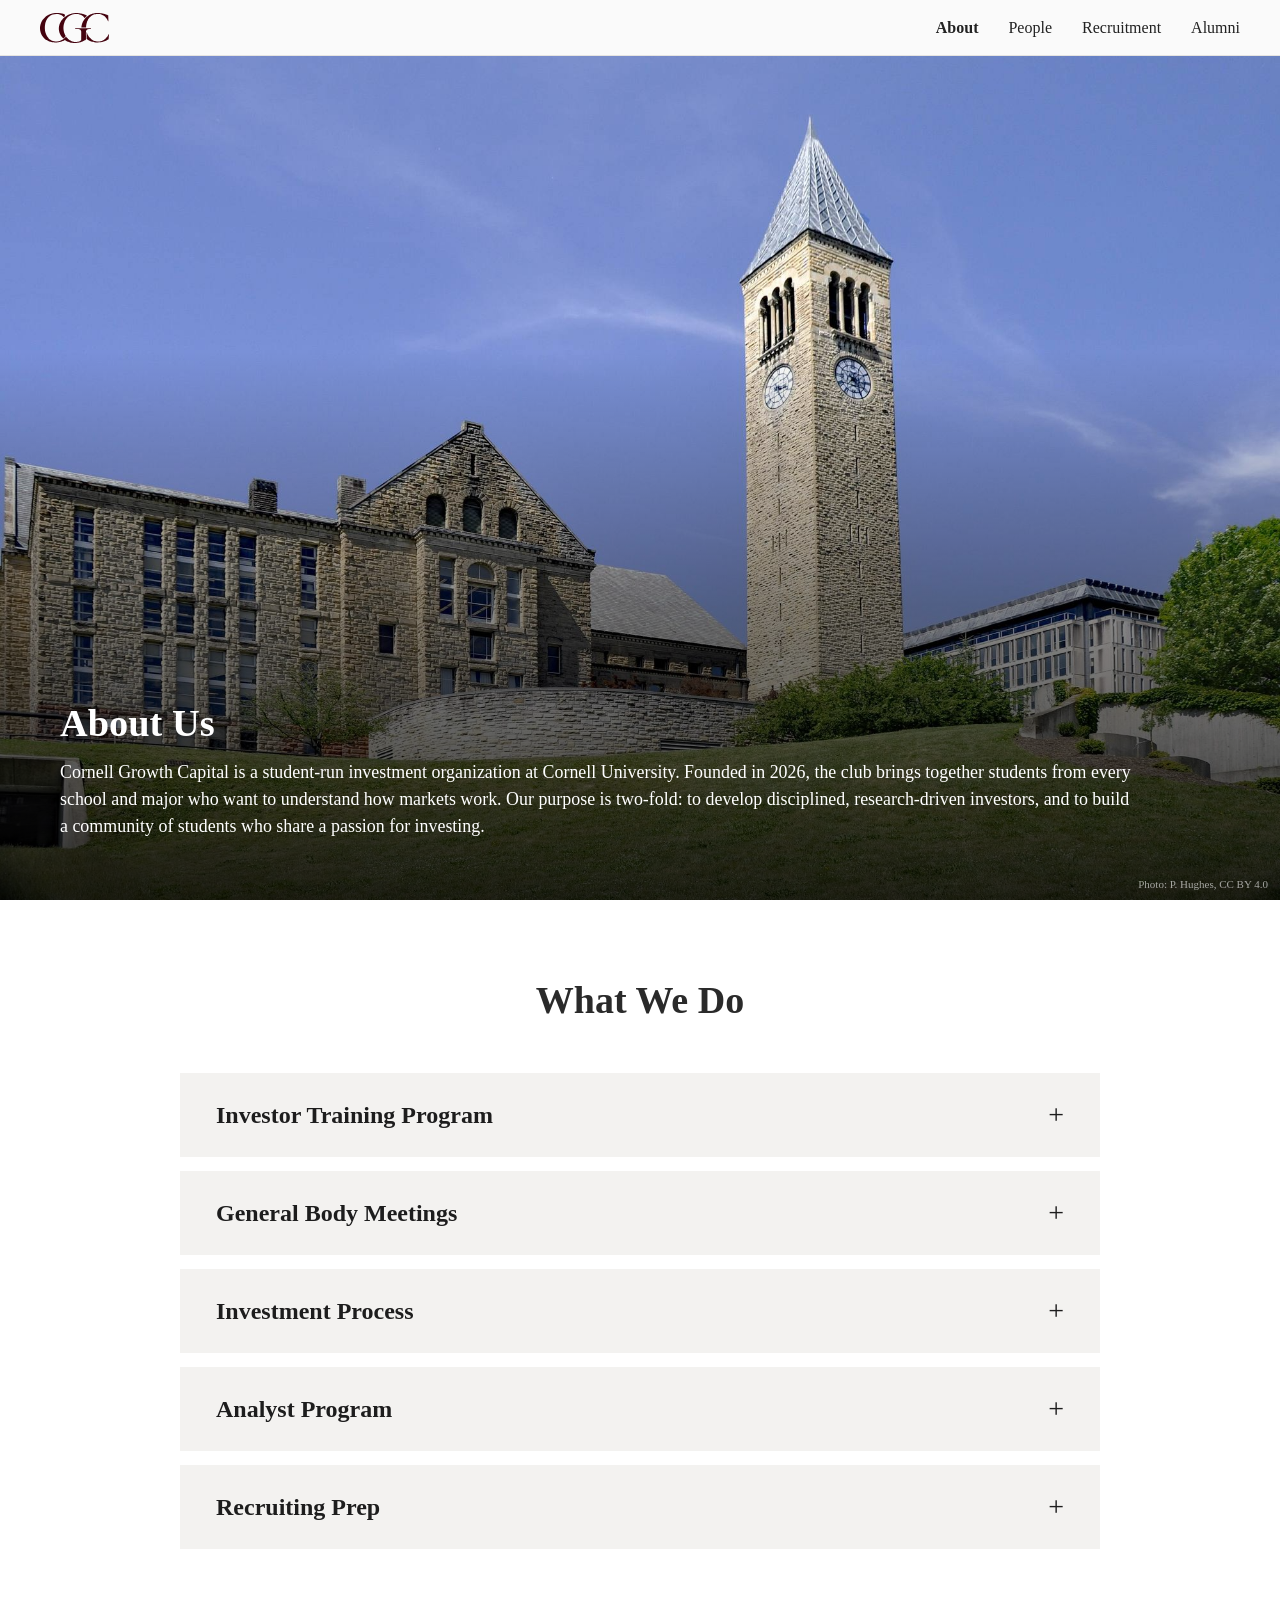
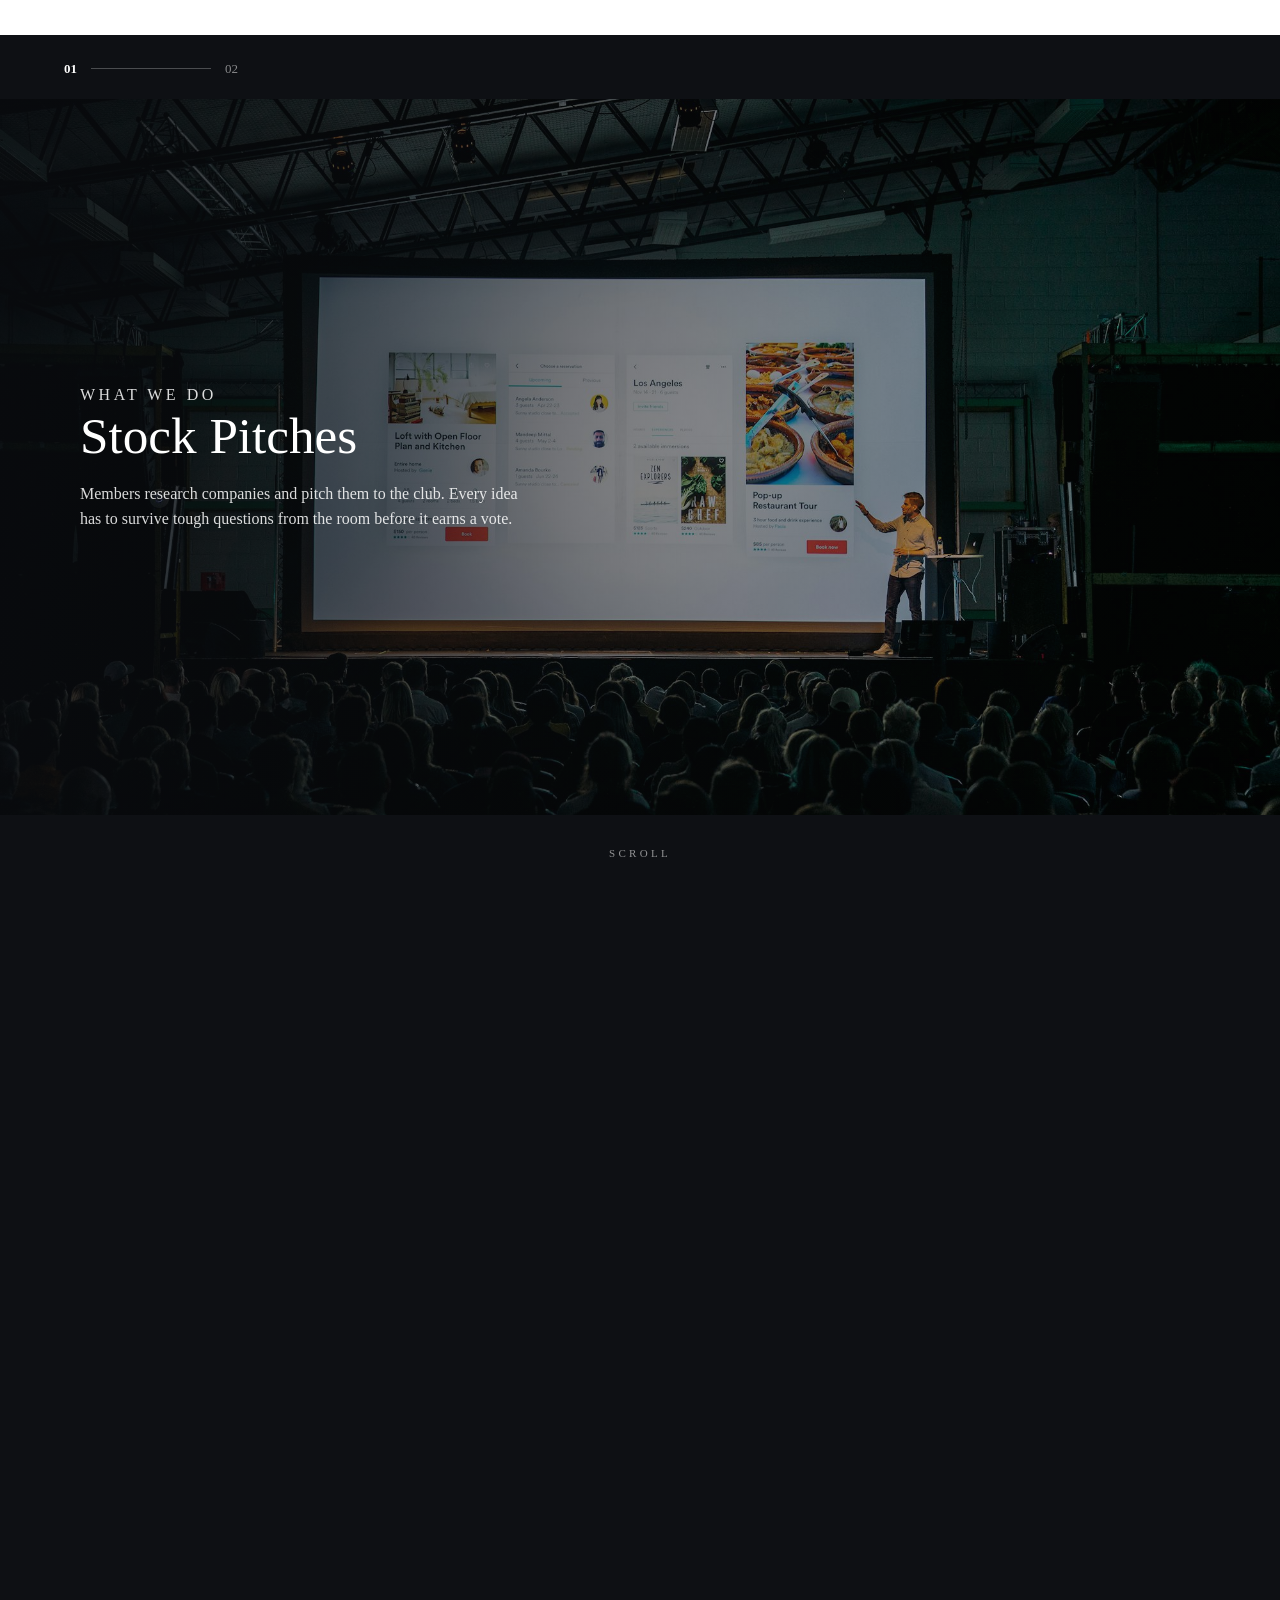
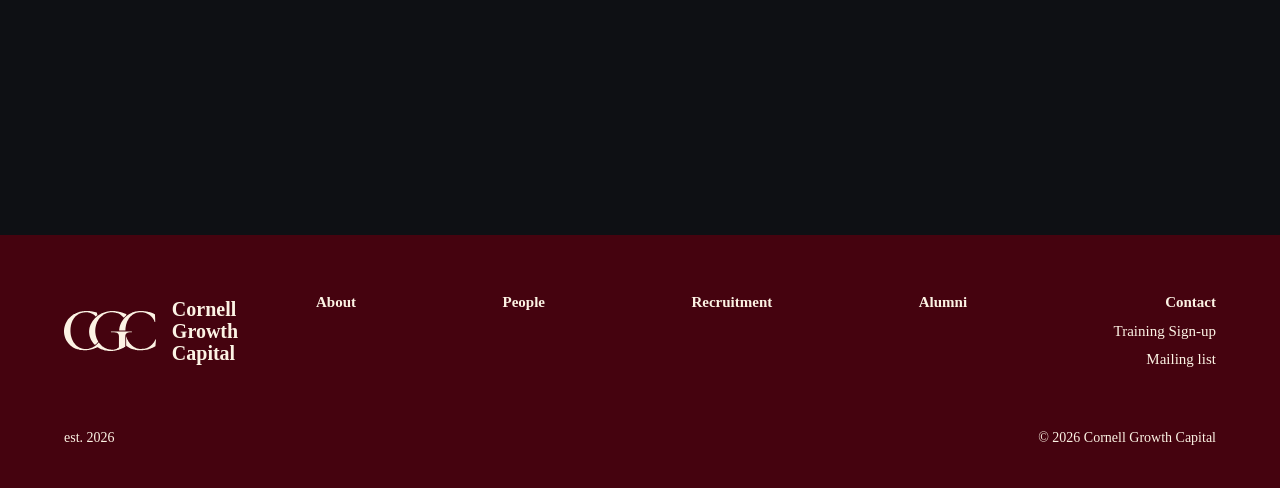
==== about.html @ 78ccb2a0 "Add Cornell Growth Capital website Static five-page site (Home, About, People, Recruitment, Alumni) " ====
<!doctype html>
<html lang="en">
<head>
  <meta charset="utf-8">
  <meta name="viewport" content="width=device-width, initial-scale=1">
  <title>About | Cornell Growth Capital</title>
  <meta name="description" content="What Cornell Growth Capital does: training, general body meetings, a structured investment process, and more.">
  <link rel="icon" href="images/favicon.svg" type="image/svg+xml">
  <link rel="stylesheet" href="styles.css">
</head>
<body>
  <a class="skip" href="#main">Skip to content</a>

  <header class="nav">
    <a class="nav-logo" href="index.html" aria-label="Cornell Growth Capital home"><img src="images/logo.svg" alt=""></a>
    <button class="nav-toggle" aria-expanded="false" aria-controls="nav-links" aria-label="Menu"><span></span><span></span><span></span></button>
    <nav id="nav-links" aria-label="Primary">
      <a href="about.html" aria-current="page">About</a>
      <a href="people.html">People</a>
      <a href="recruitment.html">Recruitment</a>
      <a href="alumni.html">Alumni</a>
    </nav>
  </header>

  <main id="main">
    <section class="hero">
      <img src="images/about-mcgraw.jpg" style="object-position: 68% 50%" alt="McGraw Tower and Uris Library on Cornell's campus" fetchpriority="high">
      <a class="photo-credit" href="https://commons.wikimedia.org/wiki/File:Cornell_University_-_Uris_Library,_McGraw_Tower_and_Olin_Library.jpg">Photo: P. Hughes, CC BY 4.0</a>
      <div class="hero-text">
        <h1>About Us</h1>
        <p>Cornell Growth Capital is a student-run investment organization at Cornell University. Founded in 2026, the club brings together students from every school and major who want to understand how markets work. Our purpose is two-fold: to develop disciplined, research-driven investors, and to build a community of students who share a passion for investing.</p>
      </div>
    </section>

    <section class="section">
      <h2 class="section-title">What We Do</h2>
      <div class="accordion">
        <details>
          <summary>Investor Training Program</summary>
          <div class="panel">
            <p>Our introductory course covers accounting, valuation, and financial markets from the ground up. No prior experience is required. See the <a href="recruitment.html">Recruitment</a> page for more information.</p>
          </div>
        </details>
        <details>
          <summary>General Body Meetings</summary>
          <div class="panel">
            <p>Regular meetings feature member stock pitches, discussions of what is moving markets, and guest speakers from across the industry. All members are welcome.</p>
          </div>
        </details>
        <details>
          <summary>Investment Process</summary>
          <div class="panel">
            <p>Our investment process is designed to promote rigorous research, collaborative debate, and disciplined decision-making.</p>
            <p><strong>Idea generation:</strong> Analysts identify potential opportunities and share early findings with the Investment Committee for feedback and refinement.</p>
            <p><strong>Full pitch:</strong> The team completes deep fundamental research and pitches the idea at a general body meeting. After discussion and questioning, the Investment Committee votes on whether to add the position to the portfolio.</p>
            <p><strong>Portfolio tracking:</strong> Approved ideas are monitored for performance, thesis validation, and risk. Analysts provide updates and recommend changes as new information emerges.</p>
          </div>
        </details>
        <details>
          <summary>Analyst Program</summary>
          <div class="panel">
            <p>The Analyst Program builds on the Investor Training Program and gives analysts deeper technical skills and hands-on investing experience.</p>
            <p><strong>Lesson 1:</strong> Investment Philosophy &middot; <strong>Lesson 2:</strong> Accounting &amp; Modeling &middot; <strong>Lesson 3:</strong> Business Quality &middot; <strong>Lesson 4:</strong> Valuation &middot; <strong>Lesson 5:</strong> How to Pitch &middot; <strong>Lesson 6:</strong> Recruiting</p>
            <p>Throughout the program, each analyst researches a company with a mentor, writes a full investment memo, and builds a three-statement model.</p>
          </div>
        </details>
        <details>
          <summary>Recruiting Prep</summary>
          <div class="panel">
            <p>We help members prepare for internship and full-time recruiting in investment banking, private equity, hedge funds, and asset management through technical interview practice, resume reviews, and conversations with students who have been through the process.</p>
          </div>
        </details>
      </div>
    </section>

    <section class="slides" style="--count:2" aria-label="What we do">
      <div class="slides-sticky">
        <div class="slides-progress" aria-hidden="true"><span class="is-active">01</span><i><b></b></i><span>02</span></div>
        <article class="slide is-active">
          <!-- Photo: Teemu Paananen / Unsplash -->
          <div class="slide-media"><img src="images/pitches.jpg" alt="A presenter on stage in front of a large screen and a packed audience" loading="lazy"></div>
          <div class="slide-text">
            <p class="slide-kicker">What We Do</p>
            <h2>Stock Pitches</h2>
            <p>Members research companies and pitch them to the club. Every idea has to survive tough questions from the room before it earns a vote.</p>
          </div>
        </article>
        <article class="slide">
          <!-- Photo: Kevin Gonzalez / Unsplash -->
          <div class="slide-media"><img src="images/speakers.jpg" alt="An audience watching a speaker on stage" loading="lazy"></div>
          <div class="slide-text">
            <p class="slide-kicker">What We Do</p>
            <h2>Industry Speakers</h2>
            <p>We host investors and finance professionals to share how they think, how they got started, and what they look for in the next generation of talent.</p>
          </div>
        </article>
        <span class="scroll-cue" aria-hidden="true">Scroll</span>
      </div>
    </section>
  </main>

  <footer class="footer">
    <div class="footer-top">
      <a class="footer-brand" href="index.html"><img src="images/logo-light.svg" alt=""><span>Cornell<br>Growth<br>Capital</span></a>
      <nav class="footer-links" aria-label="Footer">
        <a href="about.html">About</a>
        <a href="people.html">People</a>
        <a href="recruitment.html">Recruitment</a>
        <a href="alumni.html">Alumni</a>
        <div class="footer-col">
          <!-- TODO: club email and sign-up links -->
          <a href="#">Contact</a>
          <a href="#">Training Sign-up</a>
          <a href="#">Mailing list</a>
        </div>
      </nav>
    </div>
    <div class="footer-bottom"><span>est. 2026</span><span>&copy; 2026 Cornell Growth Capital</span></div>
  </footer>

  <script src="main.js"></script>
</body>
</html>
---- styles.css ----
:root {
  --brand: #45030f;
  --brand-hover: #6b0f22;
  --cream: #fcf3e4;
  --ink: #1d1d1d;
  --grey: #8d8d8d;
  --line: #e6e4e1;
  --tint: #f3f2f0;
  --stripe: #f8eeed;
  --serif: "Palatino Linotype", "Book Antiqua", Palatino, "URW Palladio L", Georgia, serif;
  --nav-h: 56px;
}

*, *::before, *::after { box-sizing: border-box; }

html { scroll-behavior: smooth; }

body {
  margin: 0;
  padding-top: var(--nav-h);
  background: #fff;
  color: var(--ink);
  font: 18px/1.5 var(--serif);
  -webkit-font-smoothing: antialiased;
}

img { display: block; max-width: 100%; }
a { color: inherit; }
a:focus-visible, button:focus-visible, summary:focus-visible { outline: 2px solid var(--brand); outline-offset: 3px; }

.skip { position: absolute; left: -999px; top: 8px; z-index: 100; background: #fff; padding: 8px 14px; }
.skip:focus { left: 8px; }

/* ---------- Nav ---------- */
.nav {
  position: fixed; inset: 0 0 auto 0; z-index: 50;
  height: var(--nav-h);
  display: flex; align-items: center; justify-content: space-between;
  padding: 0 40px;
  background: rgba(250, 250, 250, 0.97);
  border-bottom: 1px solid var(--line);
}
.nav-logo img { width: auto; height: 30px; }
.nav nav { display: flex; gap: 30px; }
.nav nav a { text-decoration: none; font-size: 16px; color: #222; }
.nav nav a:hover { color: var(--brand); }
.nav nav a[aria-current="page"] { font-weight: 700; }
.nav-toggle { display: none; }

/* ---------- Hero ---------- */
.hero {
  position: relative;
  height: calc(100vh - var(--nav-h));
  height: calc(100svh - var(--nav-h));
  min-height: 520px;
  overflow: hidden;
  background: #222;
  color: #fff;
}
.hero > img { position: absolute; inset: 0; width: 100%; height: 100%; object-fit: cover; }
.hero::after {
  content: ""; position: absolute; inset: 0;
  background: linear-gradient(to top, rgba(0,0,0,.82) 0%, rgba(0,0,0,.45) 35%, rgba(0,0,0,0) 65%);
}
.hero-text { position: absolute; left: 60px; right: 60px; bottom: 60px; z-index: 1; }
.hero h1 { margin: 0 0 14px; font-size: clamp(30px, 3vw, 42px); line-height: 1.15; }
.hero p { margin: 0; max-width: 1080px; font-size: clamp(16px, 1.4vw, 20px); line-height: 1.5; }

.photo-credit { position: absolute; z-index: 1; right: 12px; bottom: 8px; font-size: 11px; color: rgba(255,255,255,.6); text-decoration: none; }
.photo-credit:hover { color: #fff; }

/* Stand-in until real photos arrive */
.photo-placeholder {
  position: absolute; inset: 0;
  display: grid; place-items: center;
  background: repeating-linear-gradient(135deg, #2a2a2a 0 22px, #303030 22px 44px);
  color: rgba(255,255,255,.45);
  font-size: 14px; letter-spacing: .2em; text-transform: uppercase;
}
.photo-placeholder span { transform: translateY(-80px); }

/* ---------- Home intro ---------- */
.intro { max-width: 960px; margin: 96px auto 110px; padding: 0 24px; }
.intro .mission {
  margin: 0 0 56px; text-align: center;
  font-style: italic; font-size: clamp(22px, 2.4vw, 32px); line-height: 1.35;
  color: var(--grey);
}
.intro h2 { margin: 0 0 10px; font-size: 32px; }
.intro p { margin: 0; font-size: 20px; }

/* ---------- Generic sections ---------- */
.section { max-width: 1040px; margin: 0 auto; padding: 72px 24px; }
.section-title { margin: 0 0 44px; text-align: center; font-size: clamp(28px, 3vw, 38px); color: #2a2a2a; }

/* ---------- Accordion (About) ---------- */
.accordion { max-width: 920px; margin: 0 auto; }
.accordion details { background: var(--tint); margin-bottom: 14px; }
.accordion summary {
  display: flex; justify-content: space-between; align-items: center; gap: 24px;
  padding: 24px 36px; cursor: pointer; list-style: none;
  font-size: clamp(20px, 2vw, 24px); font-weight: 700;
}
.accordion summary::-webkit-details-marker { display: none; }
.accordion summary::after { content: "+"; font-weight: 400; font-size: 28px; line-height: 1; transition: transform .25s; }
.accordion details[open] summary::after { transform: rotate(45deg); }
.accordion .panel { padding: 0 36px 28px; font-size: 18px; }
.accordion .panel p { margin: 0 0 12px; }
.accordion .panel p:last-child { margin: 0; }

/* ---------- "What we do" scroll slides ---------- */
.slides { position: relative; height: calc(var(--count, 2) * 100vh); background: #0e1014; color: #fff; }
.slides-sticky { position: sticky; top: var(--nav-h); height: calc(100vh - var(--nav-h)); overflow: hidden; }
.slide { position: absolute; inset: 0; opacity: 0; transition: opacity .8s ease; }
.slide.is-active { opacity: 1; }
.slide-media { position: absolute; inset: 64px 0; overflow: hidden; }
.slide-media img { width: 100%; height: 100%; object-fit: cover; transform: scale(1.06); transition: transform 1.6s ease; }
.slide.is-active .slide-media img { transform: scale(1); }
.slide-media::after {
  content: ""; position: absolute; inset: 0;
  background: linear-gradient(90deg, rgba(10,12,16,.82) 0%, rgba(10,12,16,.5) 45%, rgba(10,12,16,.15) 100%);
}
.slide-text { position: absolute; z-index: 1; left: 80px; top: 50%; transform: translateY(-50%); max-width: 440px; }
.slide-kicker { margin: 0 0 14px; font-size: 13px; letter-spacing: .22em; text-transform: uppercase; opacity: .7; }
.slide-text h2 { margin: 0 0 18px; font-size: clamp(36px, 4vw, 52px); font-weight: 400; line-height: 1.08; }
.slide-text p { margin: 0; font-size: 16px; line-height: 1.6; opacity: .85; }
.slides-progress {
  position: absolute; z-index: 2; top: 24px; left: 64px;
  display: flex; align-items: center; gap: 14px; font-size: 13px;
}
.slides-progress span { opacity: .5; transition: opacity .4s; }
.slides-progress span.is-active { opacity: 1; font-weight: 700; }
.slides-progress i { position: relative; width: 120px; height: 1px; background: rgba(255,255,255,.25); }
.slides-progress b { position: absolute; inset: 0 auto 0 0; width: 0; background: #fff; }
.scroll-cue {
  position: absolute; z-index: 2; left: 50%; bottom: 18px; transform: translateX(-50%);
  font-size: 11px; letter-spacing: .3em; text-transform: uppercase; opacity: .55;
}

/* ---------- People ---------- */
.people { display: grid; grid-template-columns: repeat(3, 200px); justify-content: center; gap: 44px 64px; margin: 0; padding: 0; list-style: none; text-align: center; }
.people img { width: 200px; height: 200px; object-fit: cover; }
.people h3 { margin: 14px 0 2px; font-size: 18px; }
.people p { margin: 0; font-size: 14px; line-height: 1.35; }

.analysts { display: grid; grid-template-columns: repeat(4, 1fr); gap: 32px; text-align: center; }
.analysts h3 { margin: 0 0 12px; font-size: 20px; line-height: 1.2; }
.analysts ul { margin: 0; padding: 0; list-style: none; font-size: 15px; line-height: 1.6; }

/* ---------- Recruitment ---------- */
.pathways { max-width: 860px; margin: 0 auto; }
.pathways p { margin: 0; font-size: 20px; }
.btn {
  display: block; width: 420px; max-width: 100%;
  margin: 34px auto 56px; padding: 15px 20px;
  background: var(--brand); color: var(--cream); text-align: center; text-decoration: none;
  font-size: 15px; font-weight: 700;
  transition: background .2s;
}
.btn:hover { background: var(--brand-hover); }

.schedule { width: 100%; max-width: 780px; margin: 0 auto; border-collapse: collapse; font-size: 15px; font-weight: 700; }
.schedule td { padding: 12px 16px; }
.schedule tr:nth-child(even) { background: var(--stripe); }
.note { max-width: 640px; margin: 28px auto 0; font-size: 14px; font-style: italic; color: #444; }

/* ---------- Alumni ---------- */
.logo-grid { display: grid; grid-template-columns: repeat(6, 1fr); gap: 22px; margin: 0 0 80px; padding: 0; list-style: none; }
.logo-grid li {
  aspect-ratio: 5 / 3; display: grid; place-items: center;
  border: 1px dashed #cfcac3; background: #faf9f7;
  color: #a9a39a; font-size: 12px; letter-spacing: .15em; text-transform: uppercase;
}

/* ---------- Footer ---------- */
.footer { background: var(--brand); color: var(--cream); padding: 56px 64px 40px; }
.footer a { text-decoration: none; }
.footer a:hover { text-decoration: underline; }
.footer-top { display: flex; justify-content: space-between; gap: 40px; }
.footer-brand { display: flex; align-items: center; gap: 16px; font-size: 20px; font-weight: 700; line-height: 1.1; }
.footer-brand img { width: auto; height: 40px; }
.footer-links { display: flex; flex: 1; justify-content: space-between; max-width: 900px; }
.footer-links > a, .footer-col a:first-child { font-weight: 700; font-size: 15px; }
.footer-col { display: flex; flex-direction: column; align-items: flex-end; gap: 6px; font-size: 15px; }
.footer-bottom { display: flex; justify-content: space-between; margin-top: 56px; font-size: 14px; }

/* ---------- Mobile ---------- */
@media (max-width: 800px) {
  .nav { padding: 0 16px; }
  .nav-toggle {
    display: flex; flex-direction: column; gap: 5px;
    padding: 10px; background: none; border: 0; cursor: pointer;
  }
  .nav-toggle span { width: 22px; height: 2px; background: #222; transition: transform .2s, opacity .2s; }
  .nav nav {
    position: absolute; top: var(--nav-h); left: 0; right: 0;
    flex-direction: column; gap: 0;
    background: #fafafa; border-bottom: 1px solid var(--line);
    display: none;
  }
  .nav nav a { padding: 14px 16px; border-top: 1px solid var(--line); }
  .nav-open .nav nav { display: flex; }
  .nav-open .nav-toggle span:nth-child(1) { transform: translateY(7px) rotate(45deg); }
  .nav-open .nav-toggle span:nth-child(2) { opacity: 0; }
  .nav-open .nav-toggle span:nth-child(3) { transform: translateY(-7px) rotate(-45deg); }

  .hero-text { left: 16px; right: 16px; bottom: 36px; }
  .intro { margin: 64px auto 72px; padding: 0 16px; }
  .section { padding: 56px 16px; }
  .accordion summary { padding: 20px; }
  .accordion .panel { padding: 0 20px 22px; }

  .slide-media { inset: 56px 0; }
  .slide-text { left: 16px; right: 16px; }
  .slides-progress { left: 16px; }

  .people { grid-template-columns: repeat(2, minmax(0, 160px)); gap: 32px 20px; }
  .people img { width: 100%; height: auto; aspect-ratio: 1; }
  .analysts { grid-template-columns: repeat(2, 1fr); }
  .logo-grid { grid-template-columns: repeat(3, 1fr); gap: 12px; }

  .footer { padding: 44px 16px 32px; }
  .footer-top { flex-direction: column; }
  .footer-links { display: grid; grid-template-columns: repeat(2, 1fr); gap: 14px; }
  .footer-col { align-items: flex-start; }
  .footer-bottom { flex-direction: column; gap: 6px; margin-top: 40px; }
}

@media (prefers-reduced-motion: reduce) {
  html { scroll-behavior: auto; }
  *, *::before, *::after { transition: none !important; }
}
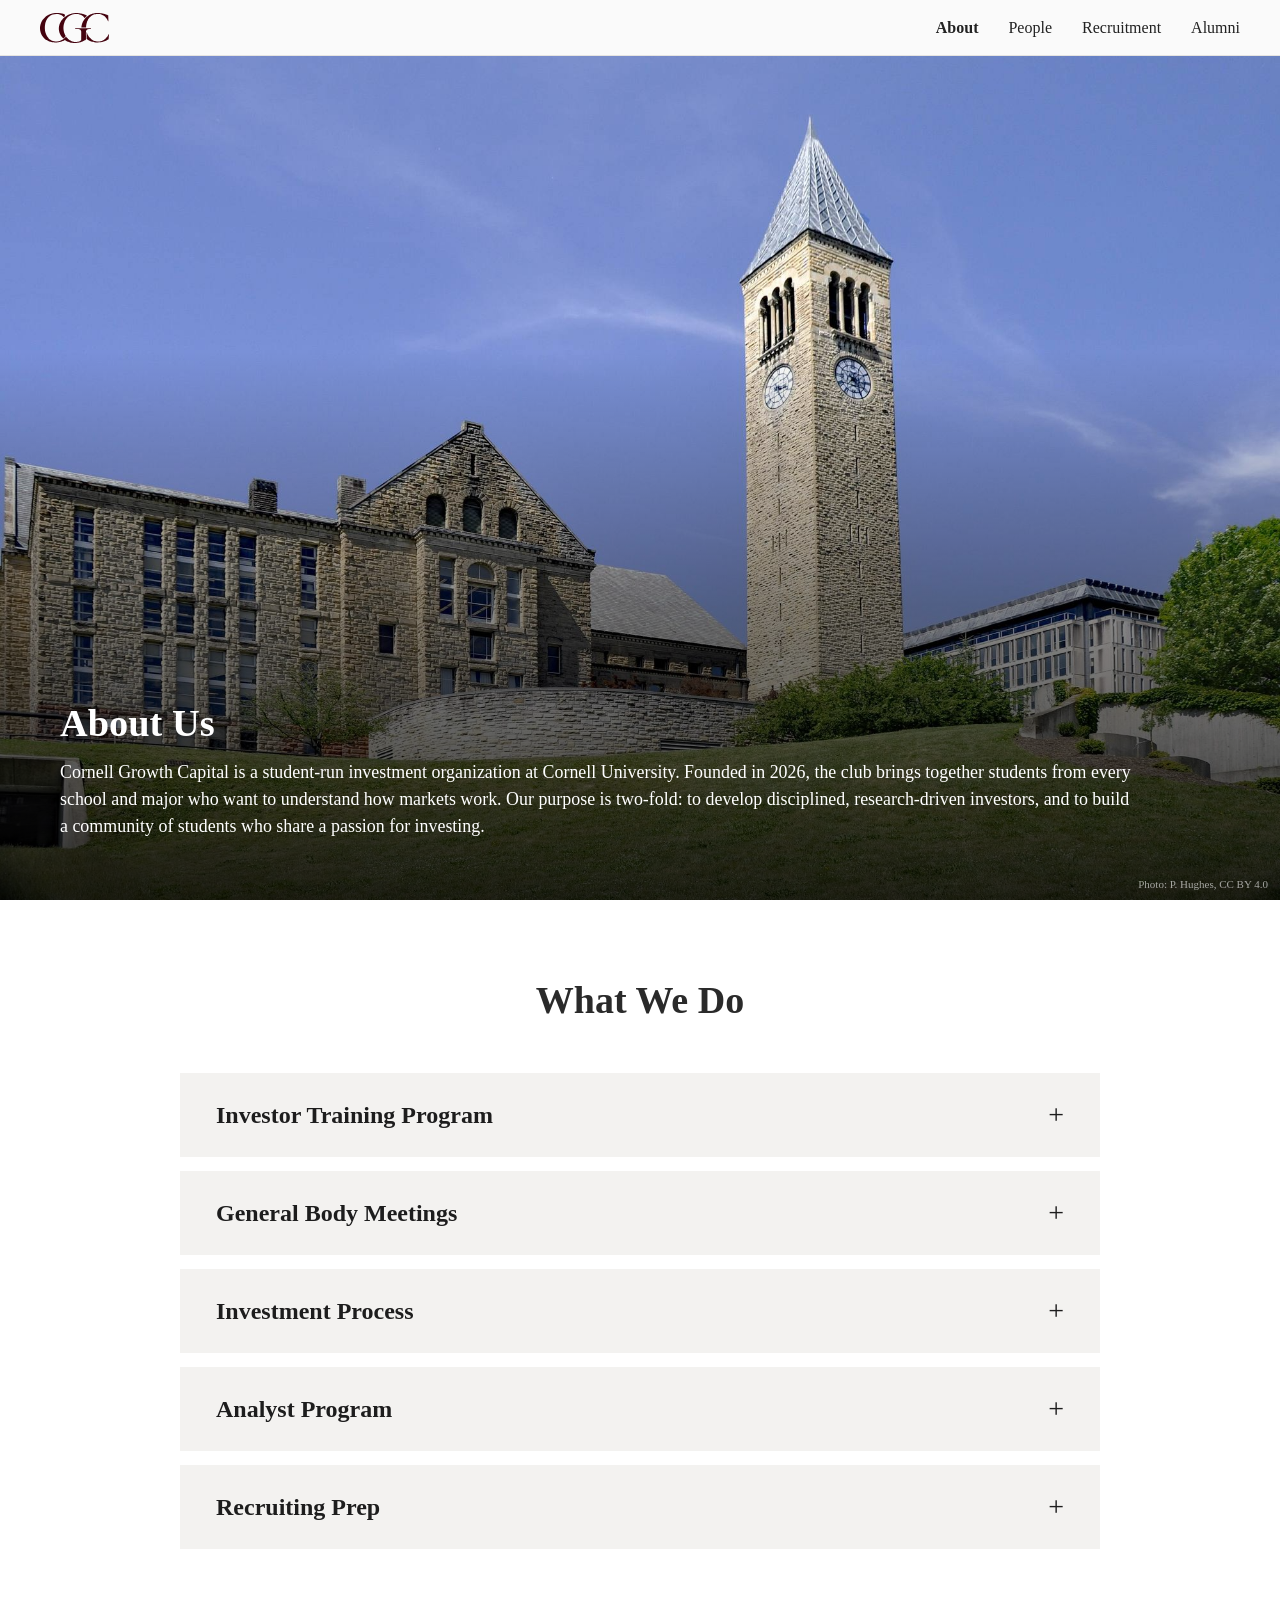
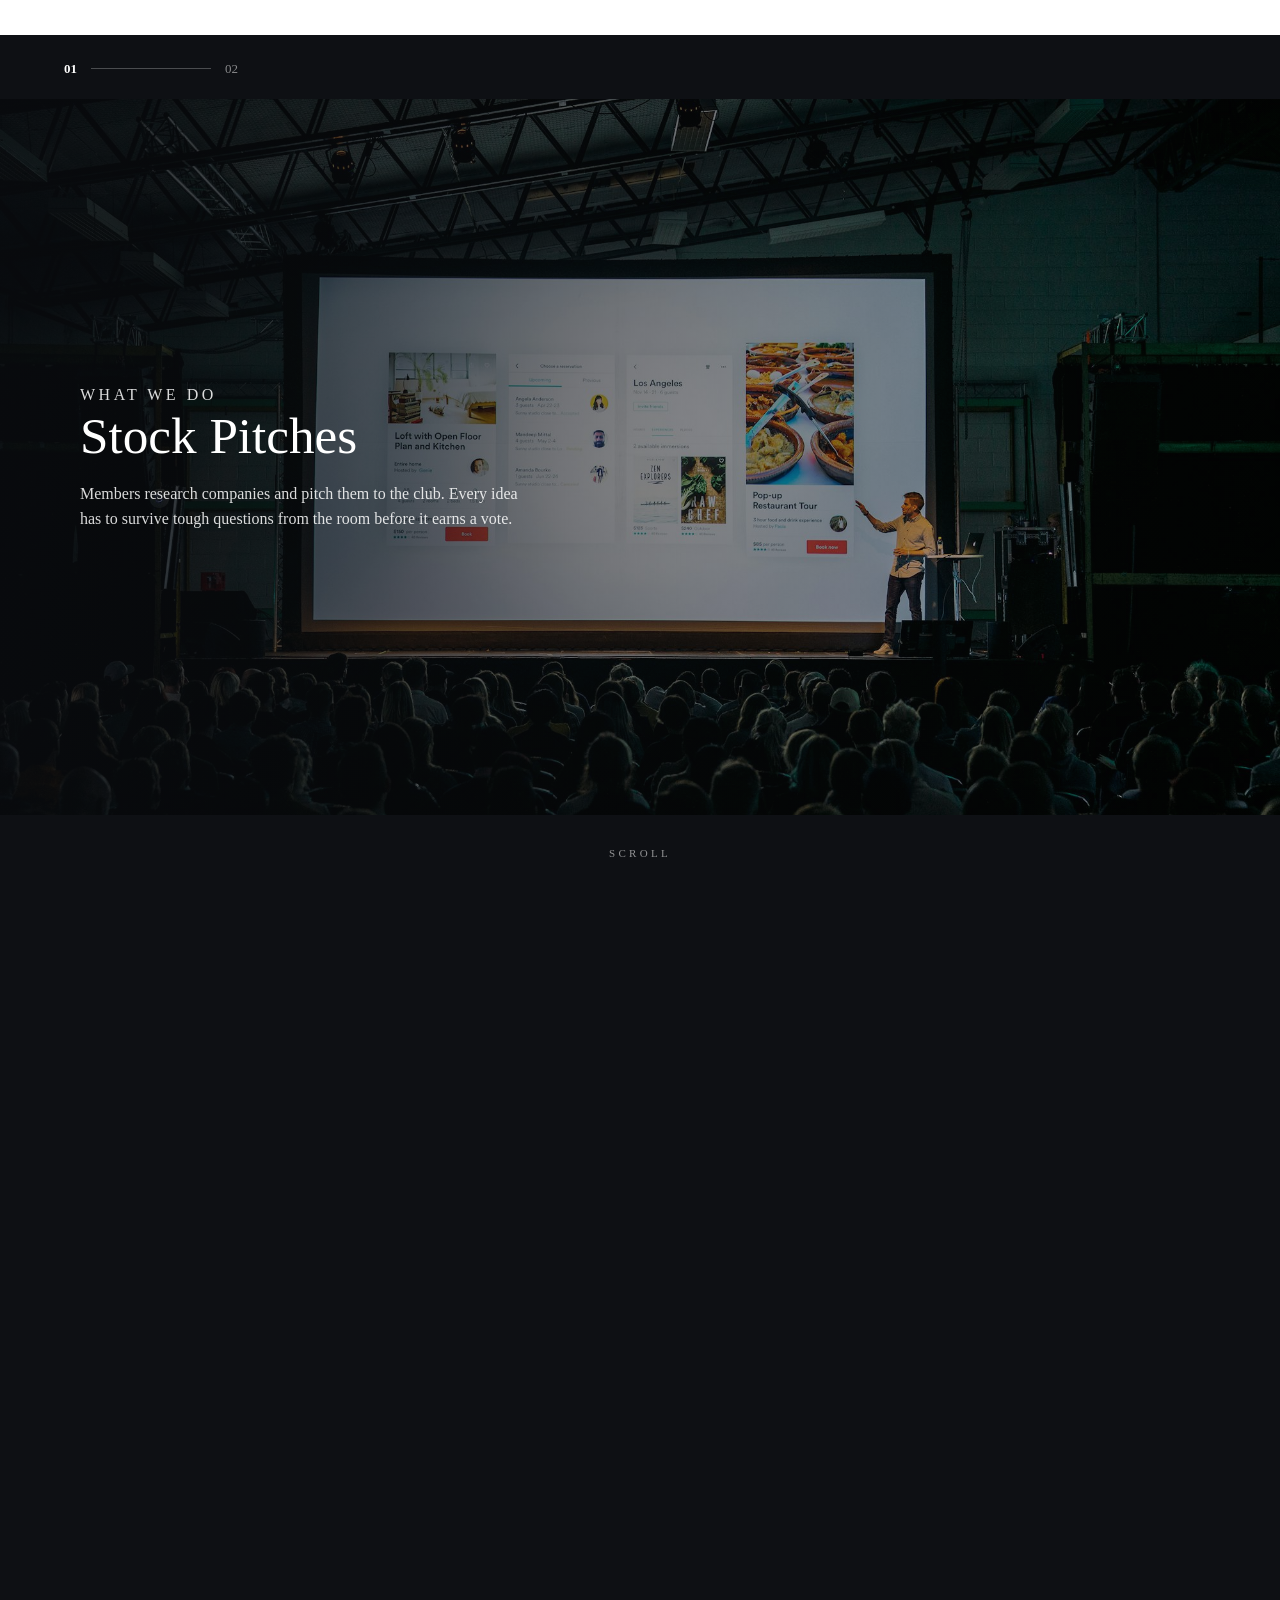
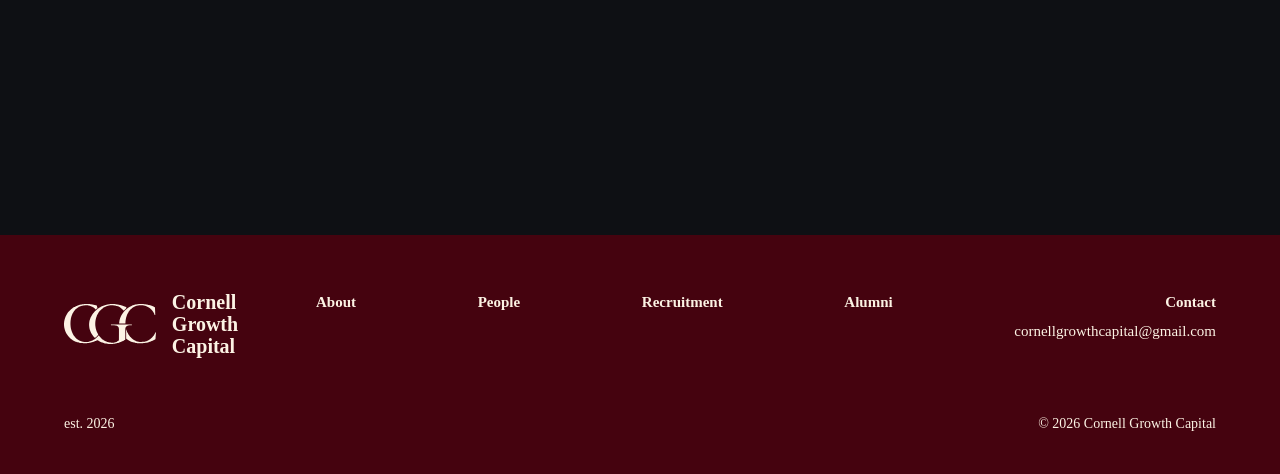
==== commit e6b3192b: "Use club email for footer contact, drop sign-up links Co-Authored-By: Claude Opus 5.5 (1M context) <" ====
--- a/about.html
+++ b/about.html
@@ -108,10 +108,8 @@
         <a href="recruitment.html">Recruitment</a>
         <a href="alumni.html">Alumni</a>
         <div class="footer-col">
-          <!-- TODO: club email and sign-up links -->
-          <a href="#">Contact</a>
-          <a href="#">Training Sign-up</a>
-          <a href="#">Mailing list</a>
+          <a href="mailto:cornellgrowthcapital@gmail.com">Contact</a>
+          <a href="mailto:cornellgrowthcapital@gmail.com">cornellgrowthcapital@gmail.com</a>
         </div>
       </nav>
     </div>
--- a/styles.css
+++ b/styles.css
@@ -138,14 +138,54 @@
 }
 
 /* ---------- People ---------- */
-.people { display: grid; grid-template-columns: repeat(3, 200px); justify-content: center; gap: 44px 64px; margin: 0; padding: 0; list-style: none; text-align: center; }
+.people { display: flex; flex-wrap: wrap; justify-content: center; gap: 44px 64px; max-width: 728px; margin: 0 auto; padding: 0; list-style: none; text-align: center; }
+.people li { width: 200px; }
 .people img { width: 200px; height: 200px; object-fit: cover; }
-.people h3 { margin: 14px 0 2px; font-size: 18px; }
+.people h3 { margin: 0 0 2px; font-size: 18px; }
+
+/* Hover card: the info panel turns maroon and slides up over the photo */
+.card-info { position: relative; padding: 12px 8px 10px; background: #fff; transition: background .3s, color .3s; }
+.card-more {
+  position: absolute; left: 0; right: 0; bottom: 100%;
+  max-height: 0; overflow: hidden;
+  background: var(--brand); transition: max-height .35s ease;
+}
+.people li:hover .card-info, .people li:focus-within .card-info { background: var(--brand); color: var(--cream); }
+.people li:hover .card-more, .people li:focus-within .card-more { max-height: 140px; }
+.people .card-meta { margin: 14px 8px 0; color: var(--cream); }
+.read-more {
+  margin: 12px 0 8px; padding: 2px 4px;
+  background: none; border: 0; cursor: pointer;
+  color: var(--cream); font: italic 15px var(--serif); letter-spacing: .02em;
+}
+.read-more span { display: inline-block; transition: transform .2s; }
+.read-more:hover span { transform: translateX(4px); }
+@media (hover: none) {
+  .card-info { display: flex; flex-direction: column; }
+  .card-more { position: static; order: 3; max-height: none; background: none; }
+  .people li:hover .card-info { background: #fff; color: inherit; }
+  .read-more { margin: 4px 0 0; color: var(--brand); }
+}
+
+/* Read More bio pop-up */
+.bio-dialog {
+  width: calc(100% - 32px); max-width: 560px; padding: 0; border: 0;
+  background: #fff; color: var(--ink); font-family: var(--serif); text-align: center;
+}
+.bio-dialog::backdrop { background: rgba(20, 3, 8, .65); }
+.bio-body { padding: 48px 40px 40px; }
+.bio-dialog img { width: 200px; height: 200px; margin: 0 auto 22px; border-radius: 50%; object-fit: cover; }
+.bio-dialog h2 { margin: 0; font-size: 28px; }
+.bio-role { margin: 4px 0 0; color: var(--brand); font-size: 17px; }
+.bio-meta { margin: 2px 0 0; color: #555; font-size: 15px; }
+.bio-role:empty, .bio-meta:empty { display: none; }
+.bio-text { margin: 22px 0 30px; font-size: 17px; line-height: 1.6; }
+.bio-dialog .btn { margin: 0 auto; width: 260px; border: 0; cursor: pointer; font-family: var(--serif); font-size: 16px; }
 .people p { margin: 0; font-size: 14px; line-height: 1.35; }
 
-.analysts { display: grid; grid-template-columns: repeat(4, 1fr); gap: 32px; text-align: center; }
-.analysts h3 { margin: 0 0 12px; font-size: 20px; line-height: 1.2; }
-.analysts ul { margin: 0; padding: 0; list-style: none; font-size: 15px; line-height: 1.6; }
+.people-sm { max-width: 784px; gap: 36px 48px; }
+.people-sm li { width: 160px; }
+.people-sm img { width: 160px; height: 160px; }
 
 /* ---------- Recruitment ---------- */
 .pathways { max-width: 860px; margin: 0 auto; }
@@ -214,9 +254,9 @@
   .slide-text { left: 16px; right: 16px; }
   .slides-progress { left: 16px; }
 
-  .people { grid-template-columns: repeat(2, minmax(0, 160px)); gap: 32px 20px; }
+  .people { gap: 32px 20px; }
+  .people li { width: calc(50% - 10px); max-width: 160px; }
   .people img { width: 100%; height: auto; aspect-ratio: 1; }
-  .analysts { grid-template-columns: repeat(2, 1fr); }
   .logo-grid { grid-template-columns: repeat(3, 1fr); gap: 12px; }
 
   .footer { padding: 44px 16px 32px; }
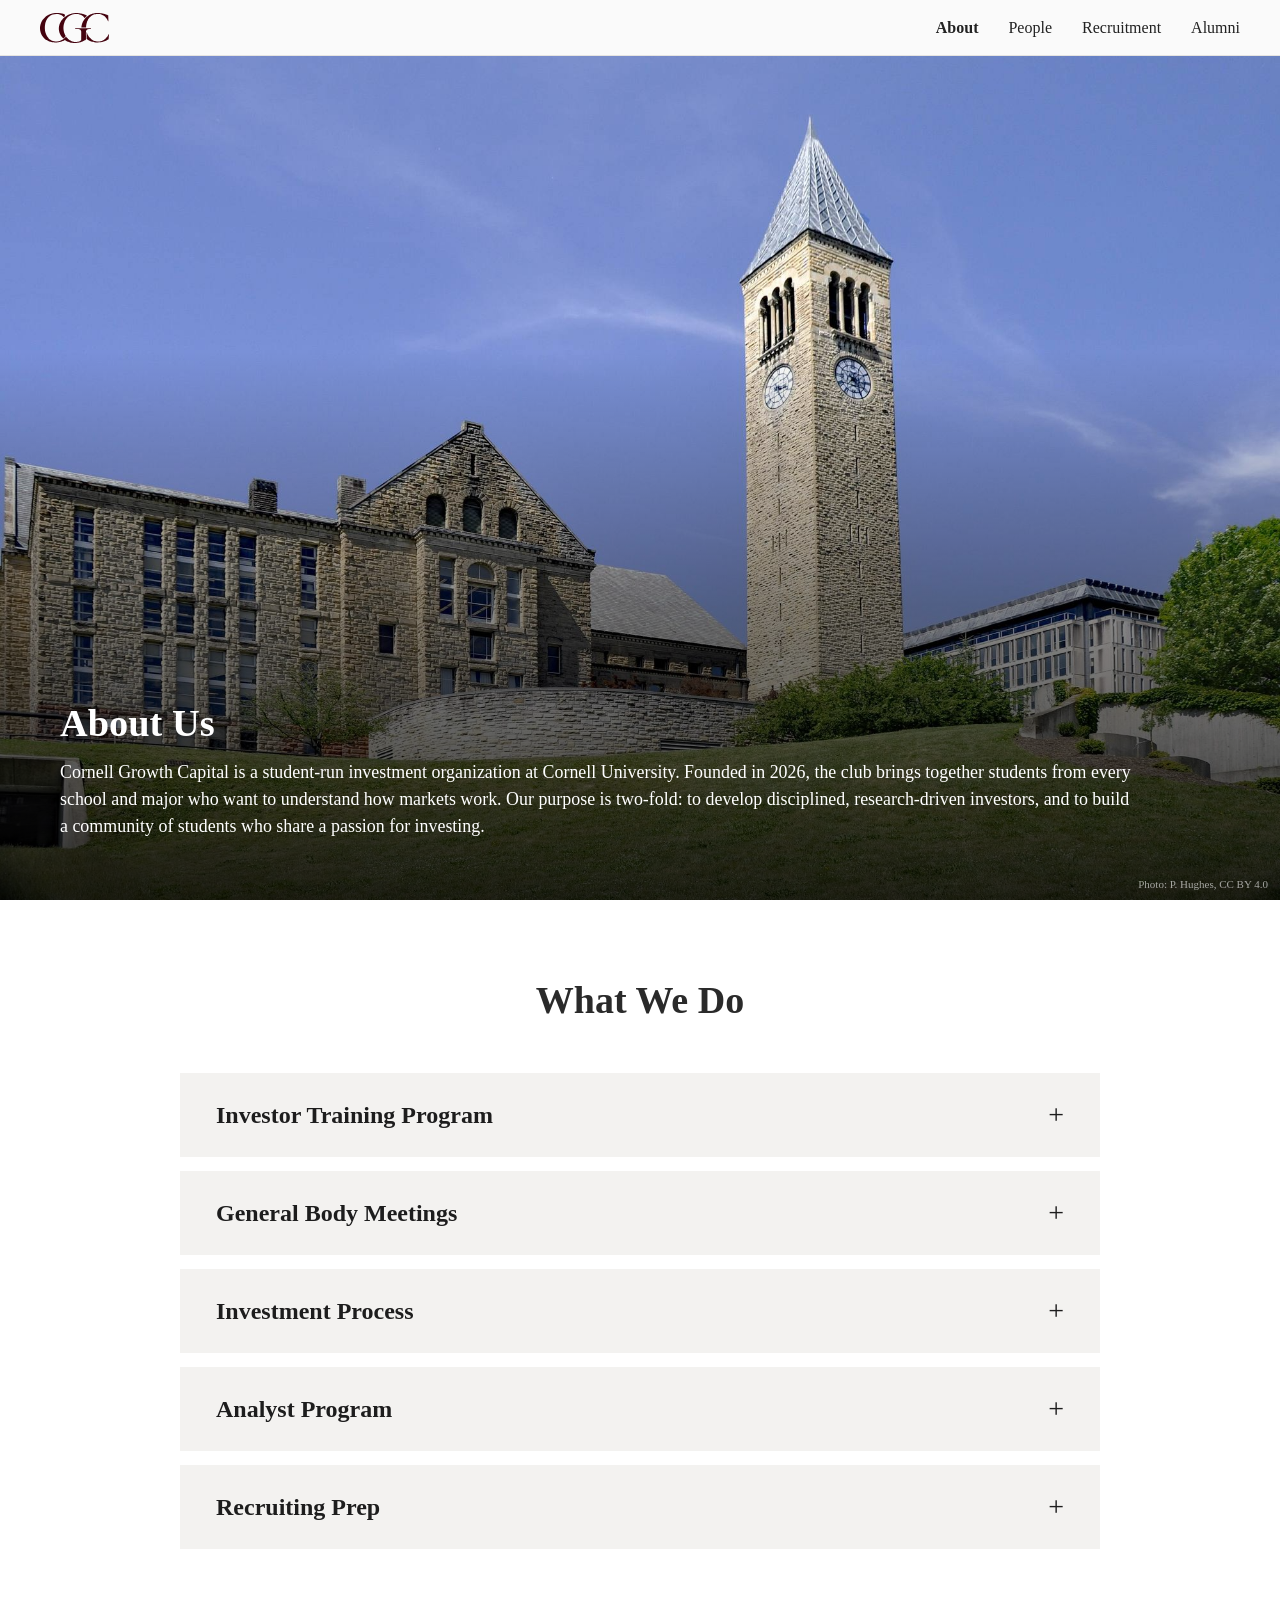
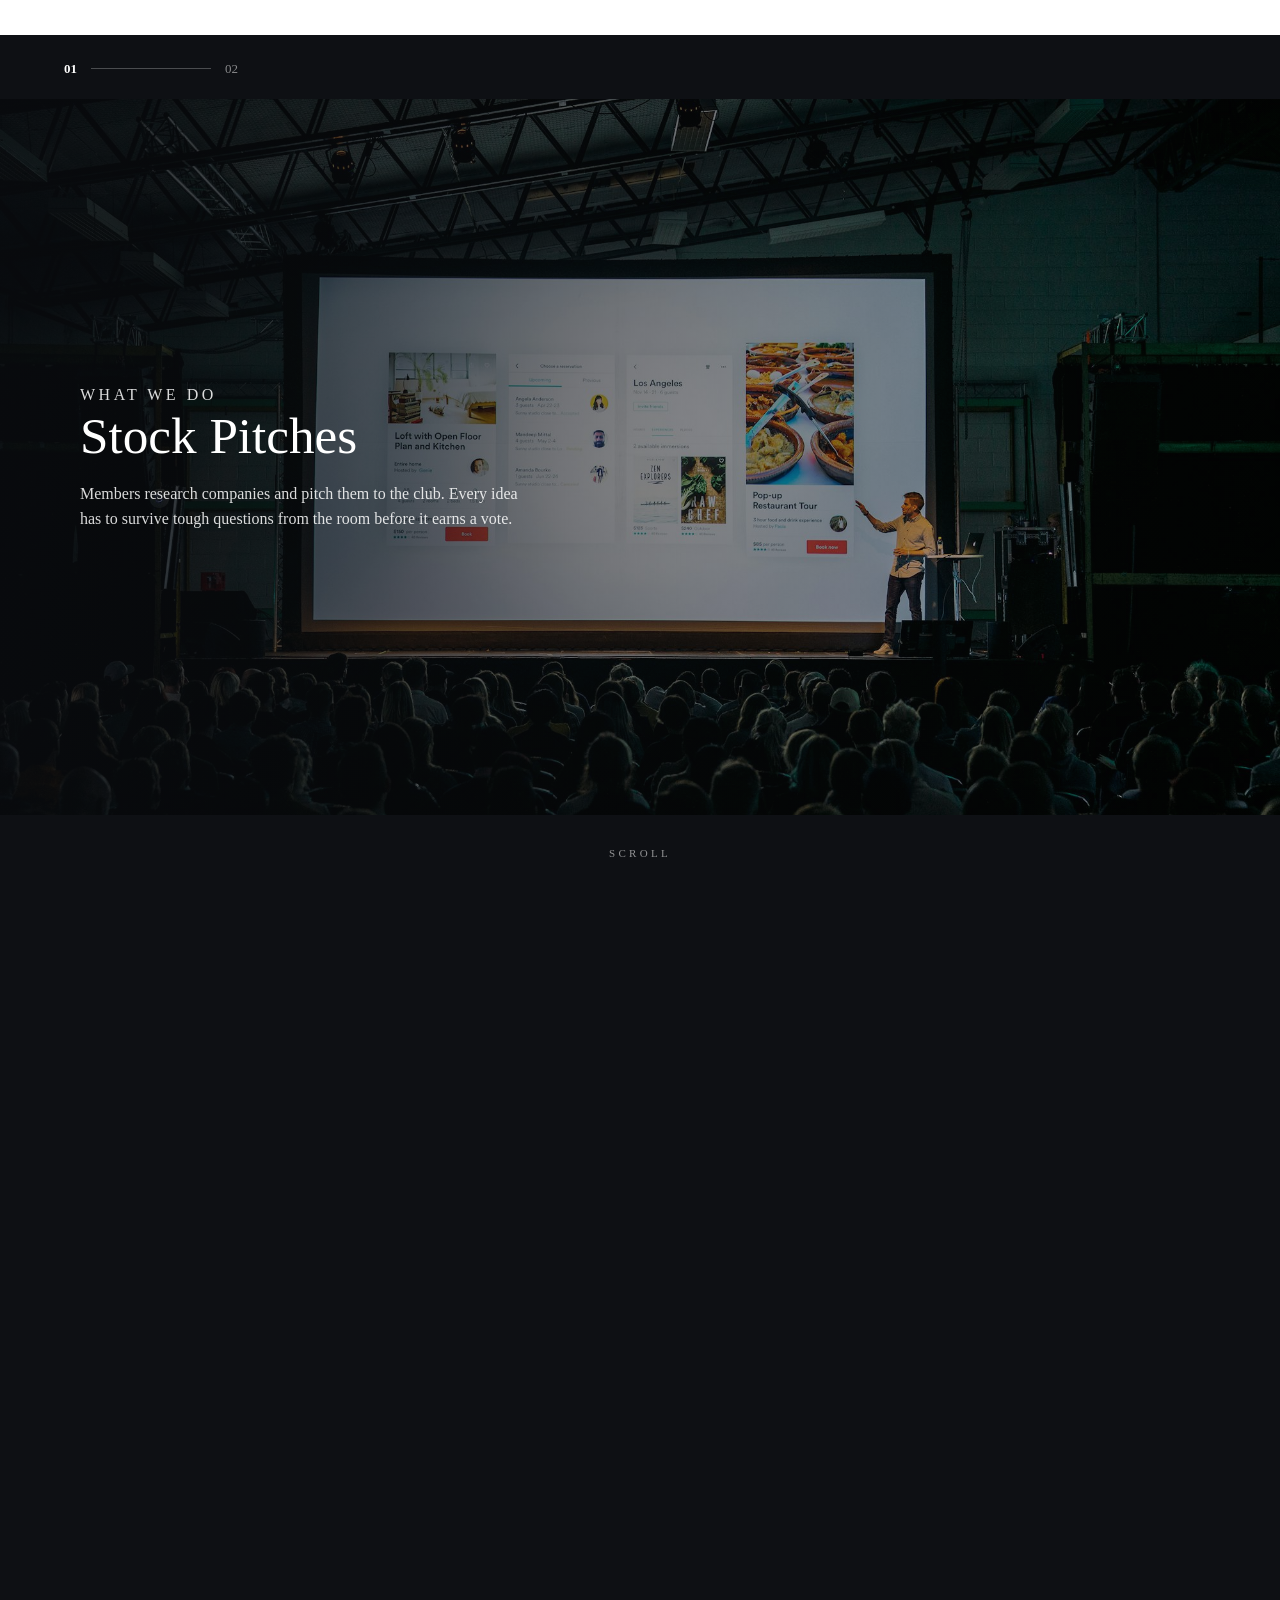
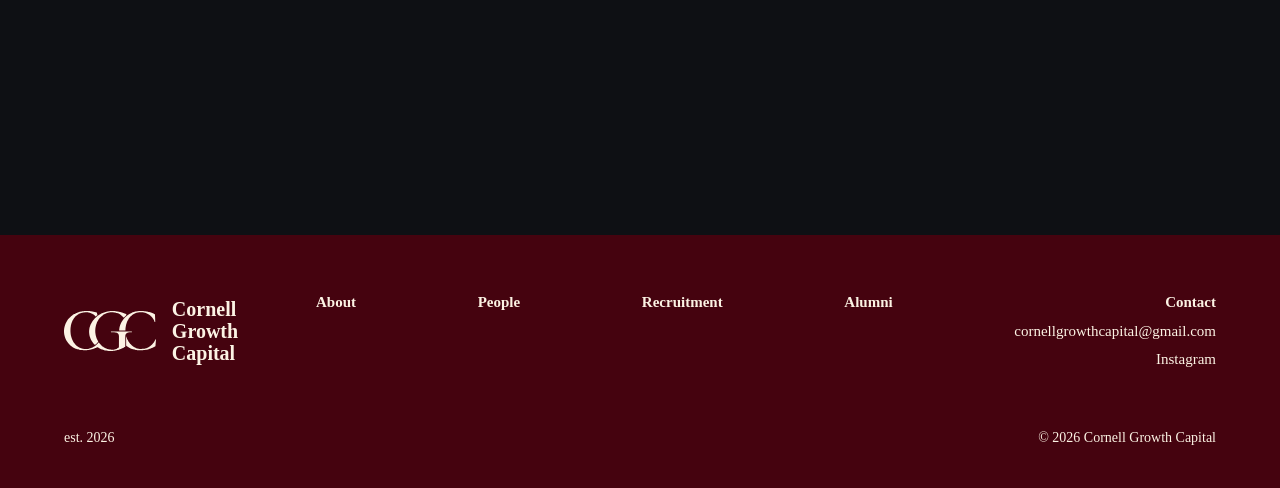
==== commit d0d75b70: "Add Instagram link to footer Co-Authored-By: Claude Opus 5.5 (1M context) <noreply@anthropic.com>" ====
--- a/about.html
+++ b/about.html
@@ -110,6 +110,7 @@
         <div class="footer-col">
           <a href="mailto:cornellgrowthcapital@gmail.com">Contact</a>
           <a href="mailto:cornellgrowthcapital@gmail.com">cornellgrowthcapital@gmail.com</a>
+          <a href="https://www.instagram.com/cornellgrowthcapital/" target="_blank" rel="noopener">Instagram</a>
         </div>
       </nav>
     </div>
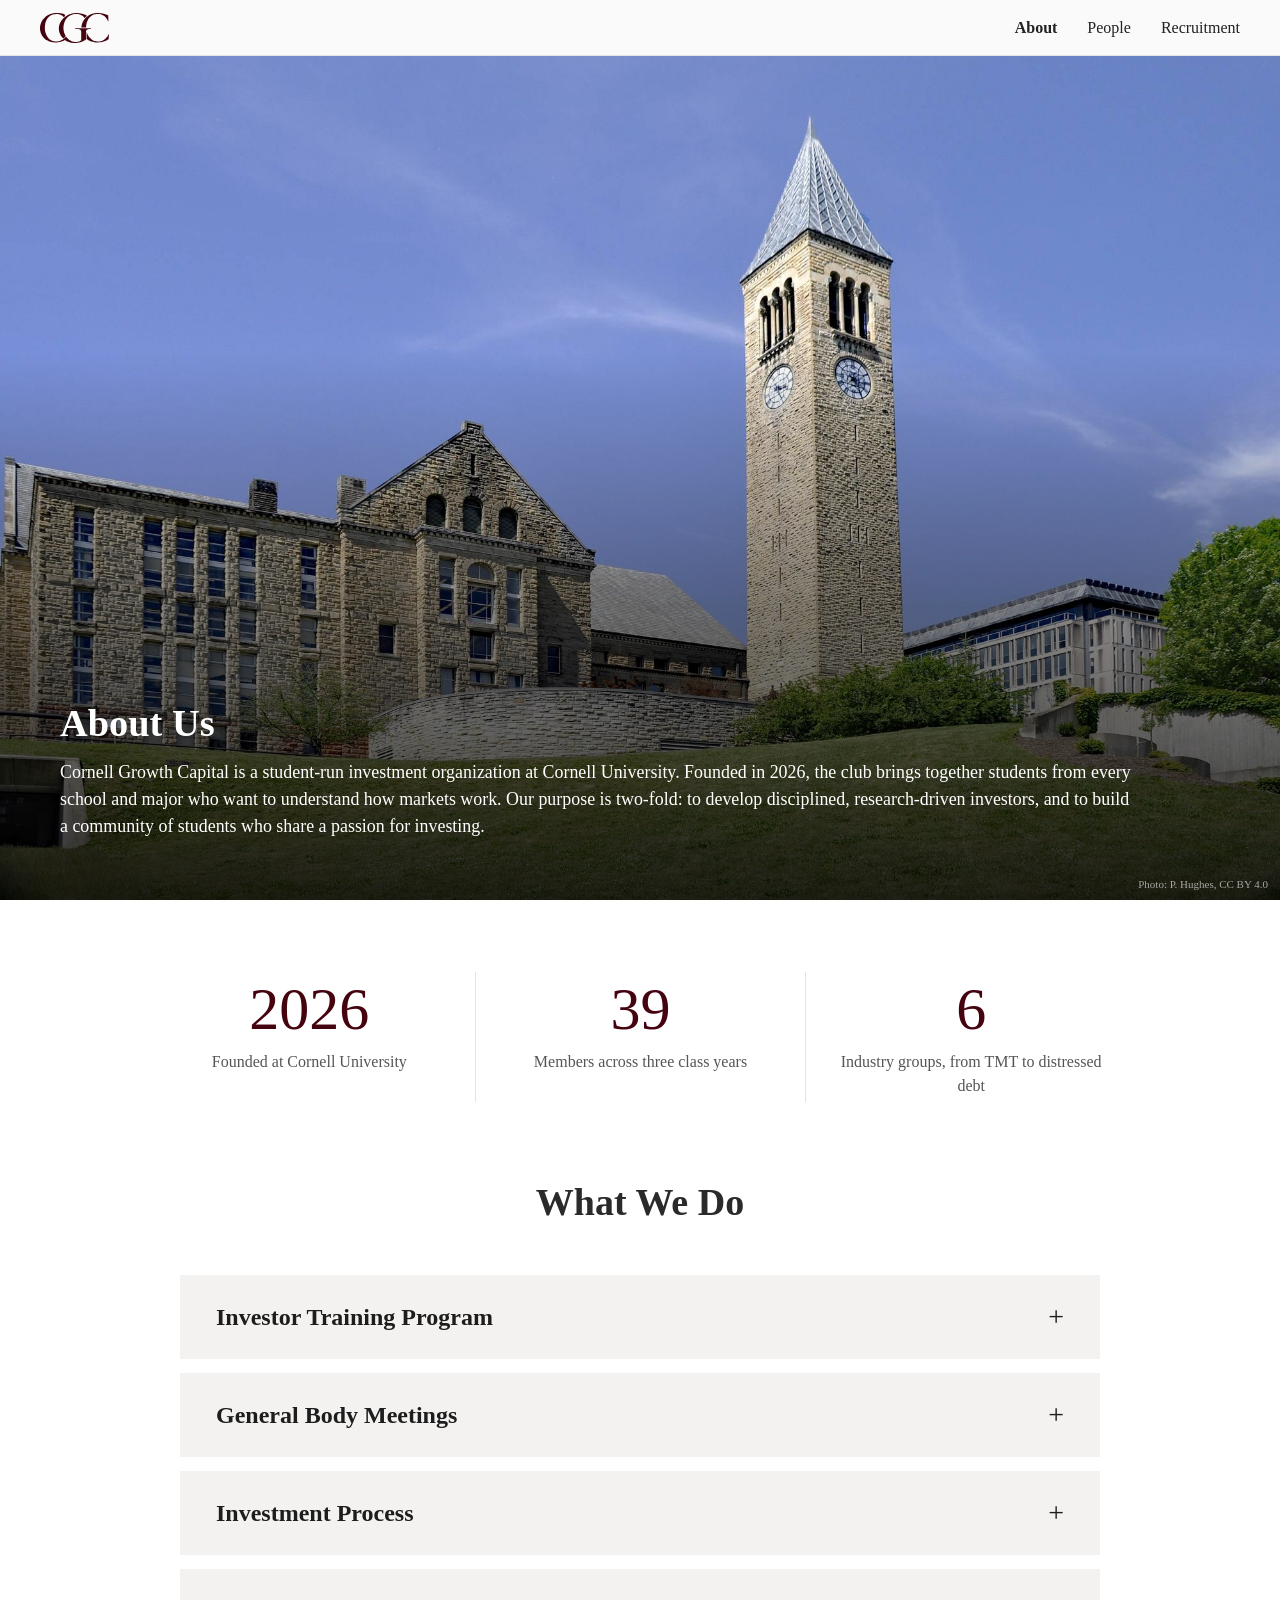
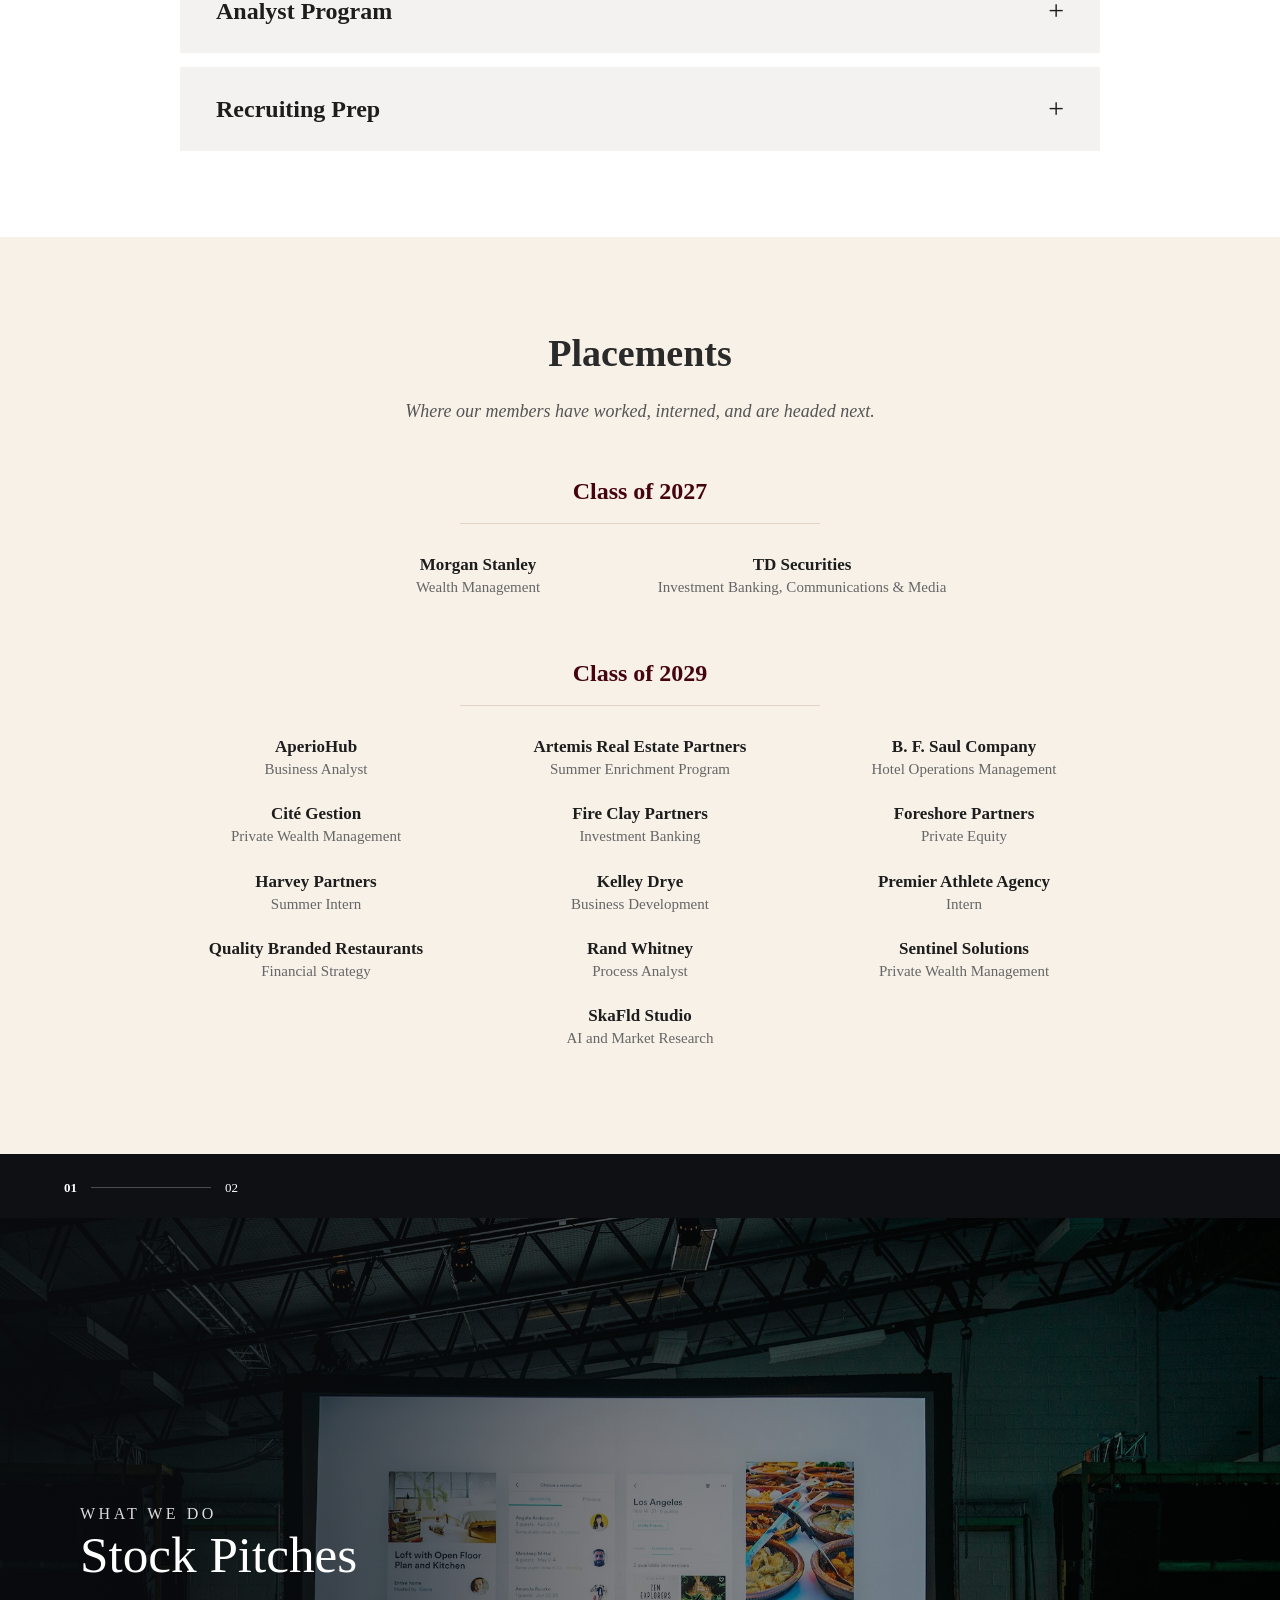
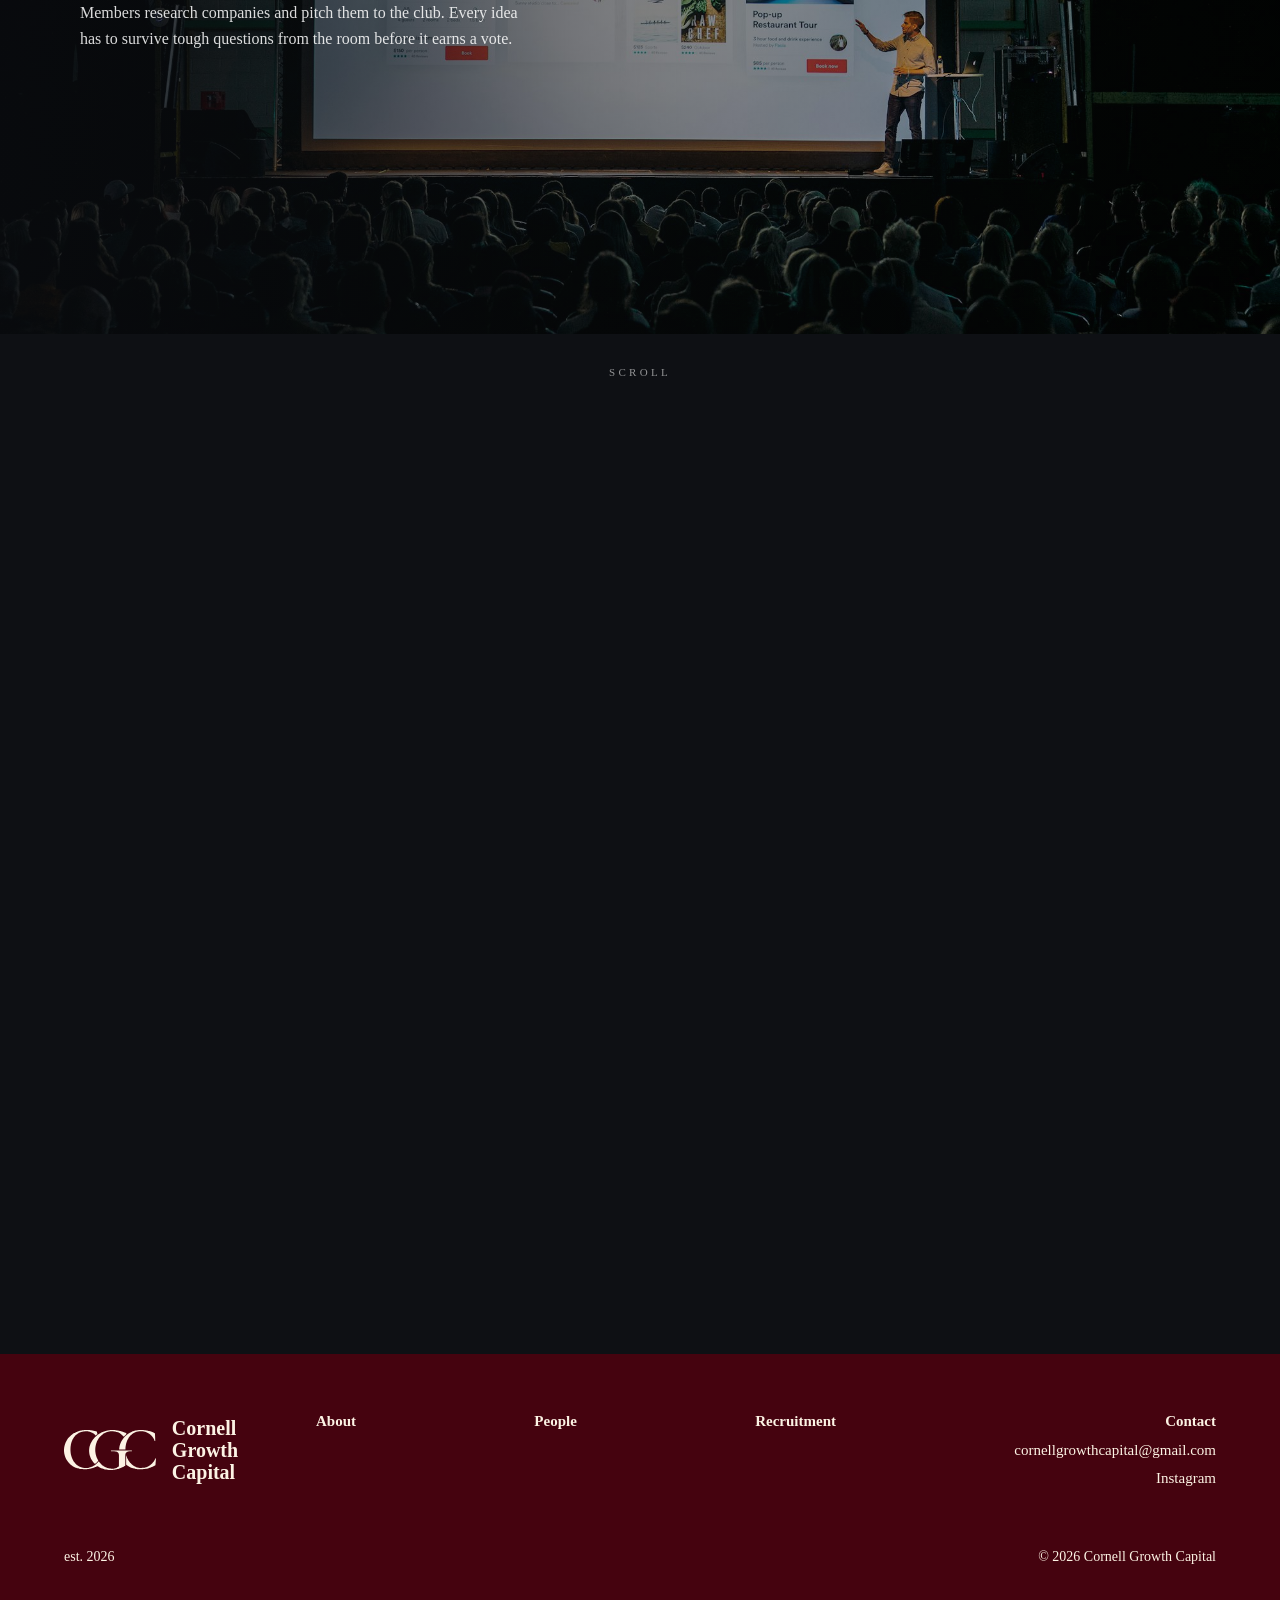
==== commit 72fc24a4: "Add member headshots; fold Alumni into About with stats and placements Co-Authored-By: Claude Opus 5" ====
--- a/about.html
+++ b/about.html
@@ -6,7 +6,7 @@
   <title>About | Cornell Growth Capital</title>
   <meta name="description" content="What Cornell Growth Capital does: training, general body meetings, a structured investment process, and more.">
   <link rel="icon" href="images/favicon.svg" type="image/svg+xml">
-  <link rel="stylesheet" href="styles.css">
+  <link rel="stylesheet" href="styles.css?v=20261026144823">
 </head>
 <body>
   <a class="skip" href="#main">Skip to content</a>
@@ -18,7 +18,6 @@
       <a href="about.html" aria-current="page">About</a>
       <a href="people.html">People</a>
       <a href="recruitment.html">Recruitment</a>
-      <a href="alumni.html">Alumni</a>
     </nav>
   </header>
 
@@ -30,6 +29,12 @@
         <h1>About Us</h1>
         <p>Cornell Growth Capital is a student-run investment organization at Cornell University. Founded in 2026, the club brings together students from every school and major who want to understand how markets work. Our purpose is two-fold: to develop disciplined, research-driven investors, and to build a community of students who share a passion for investing.</p>
       </div>
+    </section>
+
+    <section class="stats" aria-label="By the numbers">
+      <div><span class="stat-num">2026</span><span class="stat-label">Founded at Cornell University</span></div>
+      <div><span class="stat-num">39</span><span class="stat-label">Members across three class years</span></div>
+      <div><span class="stat-num">6</span><span class="stat-label">Industry groups, from TMT to distressed debt</span></div>
     </section>
 
     <section class="section">
@@ -73,6 +78,39 @@
       </div>
     </section>
 
+    <section class="placements" id="placements">
+      <h2 class="section-title">Placements</h2>
+      <p class="placements-intro">Where our members have worked, interned, and are headed next.</p>
+      <!-- Built from member bios (Oct 2026). One <li> per placement: <b>Firm</b><span>Role</span> -->
+      <div class="placement-years">
+        <div>
+          <h3>Class of 2027</h3>
+          <ul>
+          <li><b>Morgan Stanley</b><span>Wealth Management</span></li>
+          <li><b>TD Securities</b><span>Investment Banking, Communications &amp; Media</span></li>
+          </ul>
+        </div>
+        <div>
+          <h3>Class of 2029</h3>
+          <ul>
+          <li><b>AperioHub</b><span>Business Analyst</span></li>
+          <li><b>Artemis Real Estate Partners</b><span>Summer Enrichment Program</span></li>
+          <li><b>B. F. Saul Company</b><span>Hotel Operations Management</span></li>
+          <li><b>Cit&eacute; Gestion</b><span>Private Wealth Management</span></li>
+          <li><b>Fire Clay Partners</b><span>Investment Banking</span></li>
+          <li><b>Foreshore Partners</b><span>Private Equity</span></li>
+          <li><b>Harvey Partners</b><span>Summer Intern</span></li>
+          <li><b>Kelley Drye</b><span>Business Development</span></li>
+          <li><b>Premier Athlete Agency</b><span>Intern</span></li>
+          <li><b>Quality Branded Restaurants</b><span>Financial Strategy</span></li>
+          <li><b>Rand Whitney</b><span>Process Analyst</span></li>
+          <li><b>Sentinel Solutions</b><span>Private Wealth Management</span></li>
+          <li><b>SkaFld Studio</b><span>AI and Market Research</span></li>
+          </ul>
+        </div>
+      </div>
+    </section>
+
     <section class="slides" style="--count:2" aria-label="What we do">
       <div class="slides-sticky">
         <div class="slides-progress" aria-hidden="true"><span class="is-active">01</span><i><b></b></i><span>02</span></div>
@@ -106,7 +144,6 @@
         <a href="about.html">About</a>
         <a href="people.html">People</a>
         <a href="recruitment.html">Recruitment</a>
-        <a href="alumni.html">Alumni</a>
         <div class="footer-col">
           <a href="mailto:cornellgrowthcapital@gmail.com">Contact</a>
           <a href="mailto:cornellgrowthcapital@gmail.com">cornellgrowthcapital@gmail.com</a>
@@ -117,6 +154,6 @@
     <div class="footer-bottom"><span>est. 2026</span><span>&copy; 2026 Cornell Growth Capital</span></div>
   </footer>
 
-  <script src="main.js"></script>
+  <script src="main.js?v=20261026144823"></script>
 </body>
 </html>
--- a/styles.css
+++ b/styles.css
@@ -151,7 +151,7 @@
   background: var(--brand); transition: max-height .35s ease;
 }
 .people li:hover .card-info, .people li:focus-within .card-info { background: var(--brand); color: var(--cream); }
-.people li:hover .card-more, .people li:focus-within .card-more { max-height: 140px; }
+.people li:hover .card-more, .people li:focus-within .card-more { max-height: 240px; }
 .people .card-meta { margin: 14px 8px 0; color: var(--cream); }
 .read-more {
   margin: 12px 0 8px; padding: 2px 4px;
@@ -204,13 +204,21 @@
 .schedule tr:nth-child(even) { background: var(--stripe); }
 .note { max-width: 640px; margin: 28px auto 0; font-size: 14px; font-style: italic; color: #444; }
 
-/* ---------- Alumni ---------- */
-.logo-grid { display: grid; grid-template-columns: repeat(6, 1fr); gap: 22px; margin: 0 0 80px; padding: 0; list-style: none; }
-.logo-grid li {
-  aspect-ratio: 5 / 3; display: grid; place-items: center;
-  border: 1px dashed #cfcac3; background: #faf9f7;
-  color: #a9a39a; font-size: 12px; letter-spacing: .15em; text-transform: uppercase;
-}
+/* ---------- About: stats + placements ---------- */
+.stats { display: grid; grid-template-columns: repeat(3, 1fr); max-width: 1040px; margin: 0 auto; padding: 72px 24px 0; text-align: center; }
+.stats > div { padding: 4px 24px; border-left: 1px solid var(--line); }
+.stats > div:first-child { border-left: 0; }
+.stat-num { display: block; color: var(--brand); font-size: clamp(42px, 5vw, 60px); line-height: 1.1; }
+.stat-label { display: block; margin-top: 8px; color: #555; font-size: 16px; }
+
+.placements { padding: 88px 24px 96px; background: #f7f1e8; }
+.placements-intro { margin: -28px 0 48px; text-align: center; font-style: italic; color: #555; }
+.placement-years { max-width: 1000px; margin: 0 auto; }
+.placement-years > div + div { margin-top: 48px; }
+.placement-years h3 { margin: 0 auto 20px; padding-bottom: 14px; max-width: 360px; border-bottom: 1px solid #e2d4c0; text-align: center; color: var(--brand); font-size: 24px; }
+.placement-years ul { display: flex; flex-wrap: wrap; justify-content: center; gap: 4px 24px; margin: 0; padding: 0; list-style: none; text-align: center; }
+.placement-years li { width: 300px; padding: 10px 0; font-size: 17px; line-height: 1.35; }
+.placement-years li span { display: block; color: #666; font-size: 15px; }
 
 /* ---------- Footer ---------- */
 .footer { background: var(--brand); color: var(--cream); padding: 56px 64px 40px; }
@@ -257,7 +265,10 @@
   .people { gap: 32px 20px; }
   .people li { width: calc(50% - 10px); max-width: 160px; }
   .people img { width: 100%; height: auto; aspect-ratio: 1; }
-  .logo-grid { grid-template-columns: repeat(3, 1fr); gap: 12px; }
+  .stats { grid-template-columns: 1fr; padding-top: 48px; }
+  .stats > div { padding: 18px 0; border-left: 0; border-top: 1px solid var(--line); }
+  .stats > div:first-child { border-top: 0; }
+  .placements { padding: 64px 16px 72px; }
 
   .footer { padding: 44px 16px 32px; }
   .footer-top { flex-direction: column; }
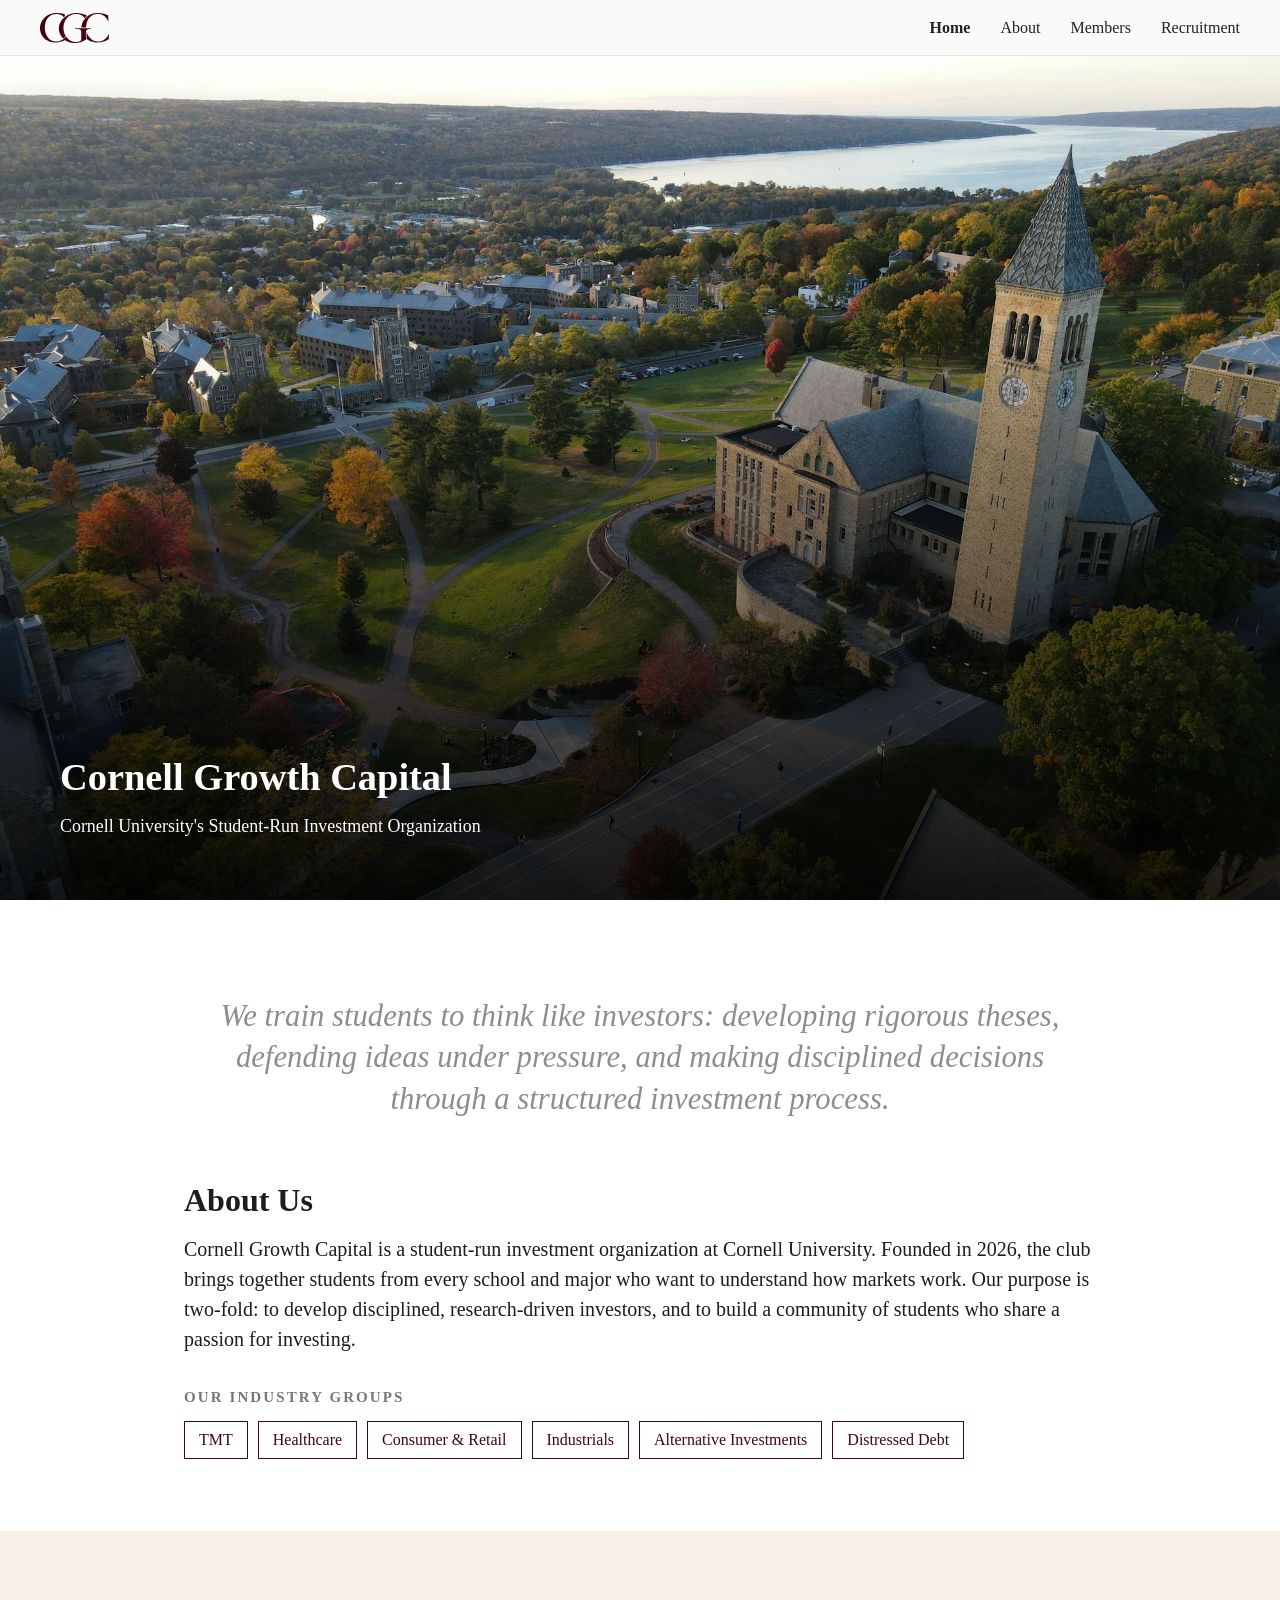
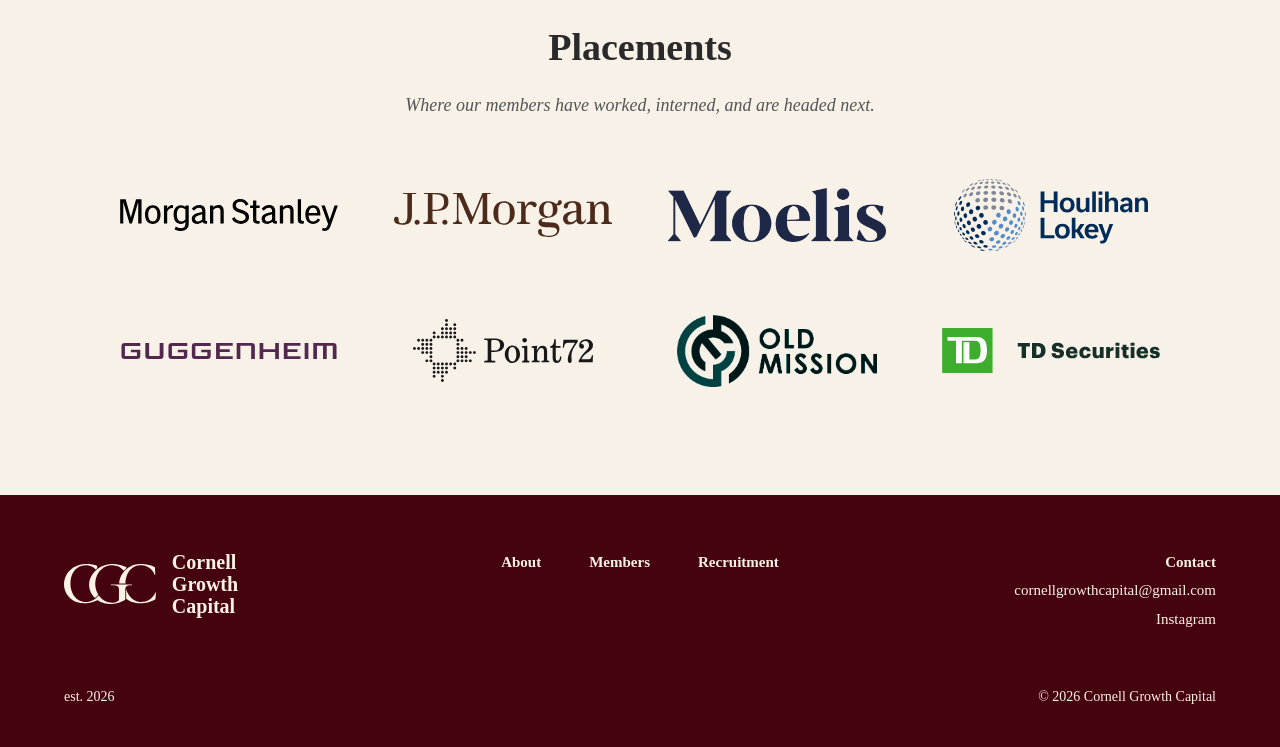
==== commit e6d9892a: "Show /about and / in the address bar instead of #about and #top Co-Authored-By: Claude Opus 5.5 (1M " ====
--- a/about.html
+++ b/about.html
@@ -2,158 +2,11 @@
 <html lang="en">
 <head>
   <meta charset="utf-8">
-  <meta name="viewport" content="width=device-width, initial-scale=1">
   <title>About | Cornell Growth Capital</title>
-  <meta name="description" content="What Cornell Growth Capital does: training, general body meetings, a structured investment process, and more.">
-  <link rel="icon" href="images/favicon.svg" type="image/svg+xml">
-  <link rel="stylesheet" href="styles.css?v=20261026144823">
+  <!-- /about lives on the home page; send visitors there -->
+  <meta http-equiv="refresh" content="0; url=./#about">
+  <link rel="canonical" href="https://cornellgrowthcapital.com/about">
+  <script>location.replace('./#about');</script>
 </head>
-<body>
-  <a class="skip" href="#main">Skip to content</a>
-
-  <header class="nav">
-    <a class="nav-logo" href="index.html" aria-label="Cornell Growth Capital home"><img src="images/logo.svg" alt=""></a>
-    <button class="nav-toggle" aria-expanded="false" aria-controls="nav-links" aria-label="Menu"><span></span><span></span><span></span></button>
-    <nav id="nav-links" aria-label="Primary">
-      <a href="about.html" aria-current="page">About</a>
-      <a href="people.html">People</a>
-      <a href="recruitment.html">Recruitment</a>
-    </nav>
-  </header>
-
-  <main id="main">
-    <section class="hero">
-      <img src="images/about-mcgraw.jpg" style="object-position: 68% 50%" alt="McGraw Tower and Uris Library on Cornell's campus" fetchpriority="high">
-      <a class="photo-credit" href="https://commons.wikimedia.org/wiki/File:Cornell_University_-_Uris_Library,_McGraw_Tower_and_Olin_Library.jpg">Photo: P. Hughes, CC BY 4.0</a>
-      <div class="hero-text">
-        <h1>About Us</h1>
-        <p>Cornell Growth Capital is a student-run investment organization at Cornell University. Founded in 2026, the club brings together students from every school and major who want to understand how markets work. Our purpose is two-fold: to develop disciplined, research-driven investors, and to build a community of students who share a passion for investing.</p>
-      </div>
-    </section>
-
-    <section class="stats" aria-label="By the numbers">
-      <div><span class="stat-num">2026</span><span class="stat-label">Founded at Cornell University</span></div>
-      <div><span class="stat-num">39</span><span class="stat-label">Members across three class years</span></div>
-      <div><span class="stat-num">6</span><span class="stat-label">Industry groups, from TMT to distressed debt</span></div>
-    </section>
-
-    <section class="section">
-      <h2 class="section-title">What We Do</h2>
-      <div class="accordion">
-        <details>
-          <summary>Investor Training Program</summary>
-          <div class="panel">
-            <p>Our introductory course covers accounting, valuation, and financial markets from the ground up. No prior experience is required. See the <a href="recruitment.html">Recruitment</a> page for more information.</p>
-          </div>
-        </details>
-        <details>
-          <summary>General Body Meetings</summary>
-          <div class="panel">
-            <p>Regular meetings feature member stock pitches, discussions of what is moving markets, and guest speakers from across the industry. All members are welcome.</p>
-          </div>
-        </details>
-        <details>
-          <summary>Investment Process</summary>
-          <div class="panel">
-            <p>Our investment process is designed to promote rigorous research, collaborative debate, and disciplined decision-making.</p>
-            <p><strong>Idea generation:</strong> Analysts identify potential opportunities and share early findings with the Investment Committee for feedback and refinement.</p>
-            <p><strong>Full pitch:</strong> The team completes deep fundamental research and pitches the idea at a general body meeting. After discussion and questioning, the Investment Committee votes on whether to add the position to the portfolio.</p>
-            <p><strong>Portfolio tracking:</strong> Approved ideas are monitored for performance, thesis validation, and risk. Analysts provide updates and recommend changes as new information emerges.</p>
-          </div>
-        </details>
-        <details>
-          <summary>Analyst Program</summary>
-          <div class="panel">
-            <p>The Analyst Program builds on the Investor Training Program and gives analysts deeper technical skills and hands-on investing experience.</p>
-            <p><strong>Lesson 1:</strong> Investment Philosophy &middot; <strong>Lesson 2:</strong> Accounting &amp; Modeling &middot; <strong>Lesson 3:</strong> Business Quality &middot; <strong>Lesson 4:</strong> Valuation &middot; <strong>Lesson 5:</strong> How to Pitch &middot; <strong>Lesson 6:</strong> Recruiting</p>
-            <p>Throughout the program, each analyst researches a company with a mentor, writes a full investment memo, and builds a three-statement model.</p>
-          </div>
-        </details>
-        <details>
-          <summary>Recruiting Prep</summary>
-          <div class="panel">
-            <p>We help members prepare for internship and full-time recruiting in investment banking, private equity, hedge funds, and asset management through technical interview practice, resume reviews, and conversations with students who have been through the process.</p>
-          </div>
-        </details>
-      </div>
-    </section>
-
-    <section class="placements" id="placements">
-      <h2 class="section-title">Placements</h2>
-      <p class="placements-intro">Where our members have worked, interned, and are headed next.</p>
-      <!-- Built from member bios (Oct 2026). One <li> per placement: <b>Firm</b><span>Role</span> -->
-      <div class="placement-years">
-        <div>
-          <h3>Class of 2027</h3>
-          <ul>
-          <li><b>Morgan Stanley</b><span>Wealth Management</span></li>
-          <li><b>TD Securities</b><span>Investment Banking, Communications &amp; Media</span></li>
-          </ul>
-        </div>
-        <div>
-          <h3>Class of 2029</h3>
-          <ul>
-          <li><b>AperioHub</b><span>Business Analyst</span></li>
-          <li><b>Artemis Real Estate Partners</b><span>Summer Enrichment Program</span></li>
-          <li><b>B. F. Saul Company</b><span>Hotel Operations Management</span></li>
-          <li><b>Cit&eacute; Gestion</b><span>Private Wealth Management</span></li>
-          <li><b>Fire Clay Partners</b><span>Investment Banking</span></li>
-          <li><b>Foreshore Partners</b><span>Private Equity</span></li>
-          <li><b>Harvey Partners</b><span>Summer Intern</span></li>
-          <li><b>Kelley Drye</b><span>Business Development</span></li>
-          <li><b>Premier Athlete Agency</b><span>Intern</span></li>
-          <li><b>Quality Branded Restaurants</b><span>Financial Strategy</span></li>
-          <li><b>Rand Whitney</b><span>Process Analyst</span></li>
-          <li><b>Sentinel Solutions</b><span>Private Wealth Management</span></li>
-          <li><b>SkaFld Studio</b><span>AI and Market Research</span></li>
-          </ul>
-        </div>
-      </div>
-    </section>
-
-    <section class="slides" style="--count:2" aria-label="What we do">
-      <div class="slides-sticky">
-        <div class="slides-progress" aria-hidden="true"><span class="is-active">01</span><i><b></b></i><span>02</span></div>
-        <article class="slide is-active">
-          <!-- Photo: Teemu Paananen / Unsplash -->
-          <div class="slide-media"><img src="images/pitches.jpg" alt="A presenter on stage in front of a large screen and a packed audience" loading="lazy"></div>
-          <div class="slide-text">
-            <p class="slide-kicker">What We Do</p>
-            <h2>Stock Pitches</h2>
-            <p>Members research companies and pitch them to the club. Every idea has to survive tough questions from the room before it earns a vote.</p>
-          </div>
-        </article>
-        <article class="slide">
-          <!-- Photo: Kevin Gonzalez / Unsplash -->
-          <div class="slide-media"><img src="images/speakers.jpg" alt="An audience watching a speaker on stage" loading="lazy"></div>
-          <div class="slide-text">
-            <p class="slide-kicker">What We Do</p>
-            <h2>Industry Speakers</h2>
-            <p>We host investors and finance professionals to share how they think, how they got started, and what they look for in the next generation of talent.</p>
-          </div>
-        </article>
-        <span class="scroll-cue" aria-hidden="true">Scroll</span>
-      </div>
-    </section>
-  </main>
-
-  <footer class="footer">
-    <div class="footer-top">
-      <a class="footer-brand" href="index.html"><img src="images/logo-light.svg" alt=""><span>Cornell<br>Growth<br>Capital</span></a>
-      <nav class="footer-links" aria-label="Footer">
-        <a href="about.html">About</a>
-        <a href="people.html">People</a>
-        <a href="recruitment.html">Recruitment</a>
-        <div class="footer-col">
-          <a href="mailto:cornellgrowthcapital@gmail.com">Contact</a>
-          <a href="mailto:cornellgrowthcapital@gmail.com">cornellgrowthcapital@gmail.com</a>
-          <a href="https://www.instagram.com/cornellgrowthcapital/" target="_blank" rel="noopener">Instagram</a>
-        </div>
-      </nav>
-    </div>
-    <div class="footer-bottom"><span>est. 2026</span><span>&copy; 2026 Cornell Growth Capital</span></div>
-  </footer>
-
-  <script src="main.js?v=20261026144823"></script>
-</body>
+<body><a href="./#about">About Cornell Growth Capital</a></body>
 </html>
